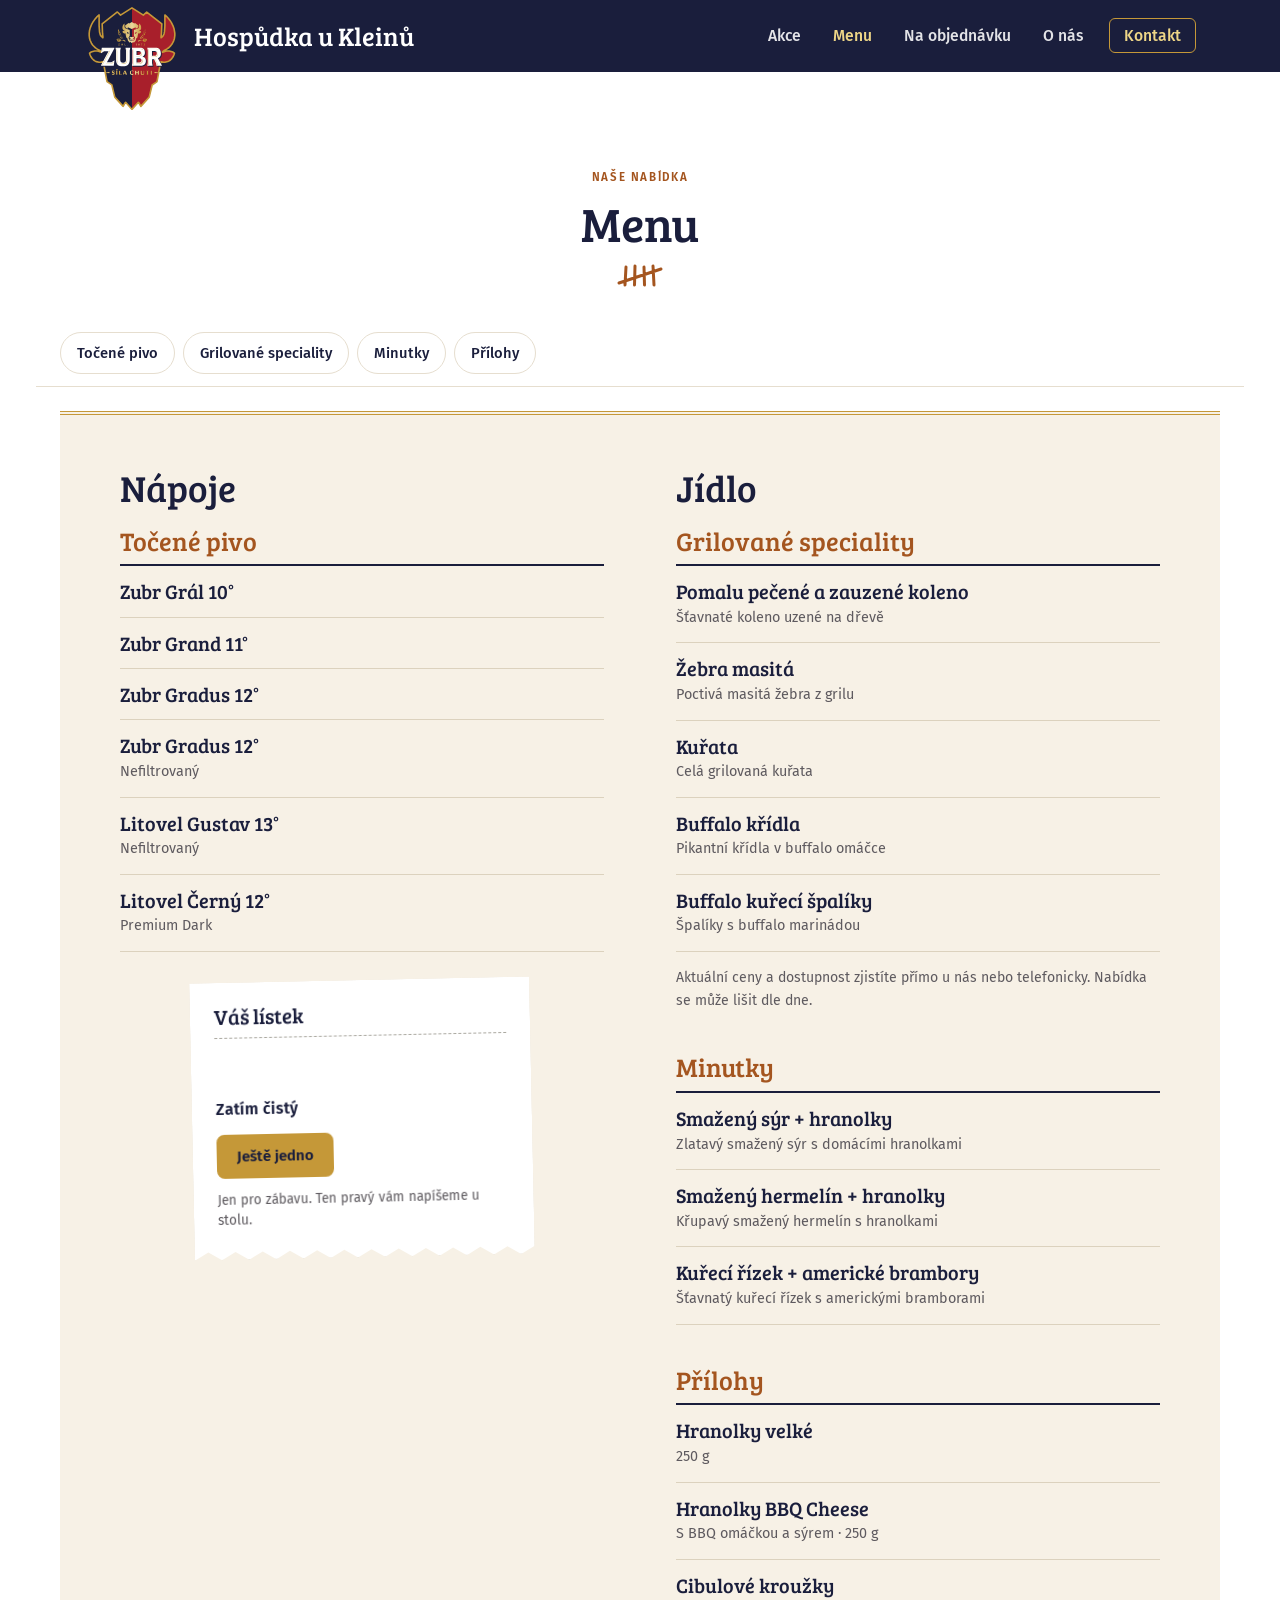
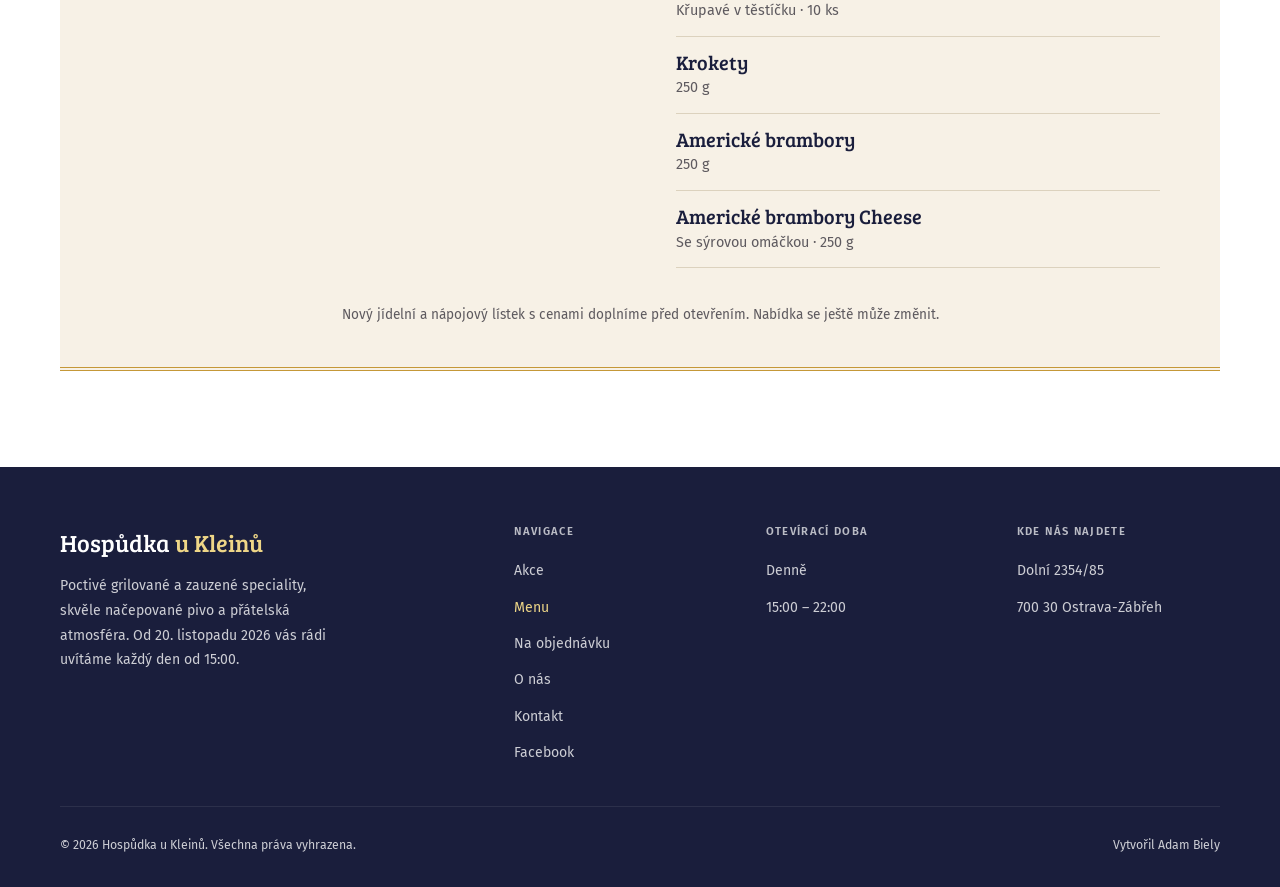
==== menu.html @ 6bd66c2d "Split the site into main page, menu and order page - menu.html filled from menu.js, with jump button" ====
<!DOCTYPE html>
<html lang="cs">
<head>
  <meta charset="UTF-8" />
  <meta name="viewport" content="width=device-width, initial-scale=1.0" />
  <title>Menu – Hospůdka u Kleinů</title>
  <meta name="description" content="Menu Hospůdky u Kleinů v Ostravě-Zábřehu: Zubr a Litovel na čepu, grilované a zauzené speciality, minutky a přílohy." />
  <link rel="icon" href="assets/stit.svg" type="image/svg+xml" />
  <link rel="preconnect" href="https://fonts.googleapis.com" />
  <link rel="preconnect" href="https://fonts.gstatic.com" crossorigin />
  <link rel="stylesheet" href="style.css">
  <link href="https://fonts.googleapis.com/css2?family=Bree+Serif&family=Fira+Sans:wght@300;400;500;600&display=swap" rel="stylesheet" />
</head>

<body>
<!-- ══════════════ PROUŽEK S NOVINKOU ══════════════ -->
<a href="index.html#akce" class="strip" id="strip">Velké znovuotevření · pátek 20. listopadu</a>

<!-- ══════════════ NAVBAR ══════════════ -->
<nav class="nav" id="nav">
  <div class="nav-inner">
    <a href="index.html" class="nav-logo">
      <span class="logo-shield"><img src="assets/stit.svg" alt="" class="ls-bg"><img src="assets/zubr-logo.svg" alt="Zubr" class="ls-logo"></span>
      <span>Hospůdka u&nbsp;<em>Kleinů</em></span>
    </a>
    <ul class="nav-links">
      <li><a href="index.html#akce">Akce</a></li>
      <li><a href="menu.html" aria-current="page">Menu</a></li>
      <li><a href="objednavka.html">Na&nbsp;objednávku</a></li>
      <li><a href="index.html#o-nas">O&nbsp;nás</a></li>
      <li><a href="index.html#kontakt" class="cta">Kontakt</a></li>
    </ul>
    <button class="burger" id="burger" aria-label="Otevřít menu">
      <span></span><span></span><span></span>
    </button>
  </div>

  <!-- mobile drawer -->
  <div class="mob-menu" id="mobMenu">
    <a href="index.html#akce" onclick="closeMob()">Akce</a>
    <a href="menu.html" onclick="closeMob()" aria-current="page">Menu</a>
    <a href="objednavka.html" onclick="closeMob()">Na objednávku</a>
    <a href="index.html#o-nas" onclick="closeMob()">O nás</a>
    <a href="index.html#kontakt" onclick="closeMob()">Kontakt</a>
  </div>
</nav>

<!-- ══════════════ MENU ══════════════ -->
<main>
<section id="menu">
  <div class="container">
    <div class="sec-header">
      <div class="label">Naše nabídka</div>
      <h1 class="title">Menu</h1>
      <div class="divider"></div>
    </div>

    <!-- skok na část menu, vyplní se z menu.js -->
    <nav class="menu-skok" id="menuSkok" aria-label="Části menu"></nav>

    <!-- Na PC dva sloupce: nápoje a jídlo. Obsah je v souboru menu.js -->
    <div class="menu-book">
      <div class="menu-col">
        <h2 class="menu-col-h">Nápoje</h2>
        <div id="menuNapoje"></div>
        <!-- LÍSTEK: čárkovací lístek, jde smazat celý až po KONEC LÍSTKU -->
        <div class="listek">
          <div class="listek-hd">Váš lístek</div>
          <div class="listek-carky" id="listekCarky" aria-hidden="true"></div>
          <p class="listek-pocet" id="listekPocet" aria-live="polite">Zatím čistý</p>
          <div class="listek-btns">
            <button type="button" class="listek-btn" id="listekPridat">Ještě jedno</button>
            <button type="button" class="listek-btn listek-btn-2" id="listekNovy" hidden>Nový lístek</button>
          </div>
          <p class="listek-pozn">Jen pro zábavu. Ten pravý vám napíšeme u stolu.</p>
        </div>
        <!-- KONEC LÍSTKU -->
      </div>
      <div class="menu-col">
        <h2 class="menu-col-h">Jídlo</h2>
        <div id="menuJidlo"></div>
      </div>
      <p class="tab-note" id="menuPozn" hidden></p>
      <noscript><p class="tab-note">Menu se zobrazí po zapnutí JavaScriptu v prohlížeči.</p></noscript>
    </div>
  </div>
</section>
</main>

<!-- ══════════════ FOOTER ══════════════ -->
<footer>
  <div class="footer-inner">
    <div class="footer-top">
      <div>
        <div class="footer-logo">Hospůdka <span>u&nbsp;Kleinů</span></div>
        <p class="footer-text">
          Poctivé grilované a zauzené speciality, skvěle načepované pivo a přátelská atmosféra.
          Od 20. listopadu 2026 vás rádi uvítáme každý den od 15:00.
        </p>
      </div>
      <div class="footer-col">
        <h4>Navigace</h4>
        <ul>
          <li><a href="index.html#akce">Akce</a></li>
          <li><a href="menu.html" aria-current="page">Menu</a></li>
          <li><a href="objednavka.html">Na objednávku</a></li>
          <li><a href="index.html#o-nas">O nás</a></li>
          <li><a href="index.html#kontakt">Kontakt</a></li>
          <li><a href="https://www.facebook.com/groups/791222916589231/" target="_blank" rel="noopener">Facebook</a></li>
        </ul>
      </div>
      <div class="footer-col">
        <h4>Otevírací doba</h4>
        <ul>
          <li><span>Denně</span></li>
          <li><span>15:00 – 22:00</span></li>
        </ul>
      </div>
      <div class="footer-col">
        <h4>Kde nás najdete</h4>
        <ul>
          <li><span>Dolní 2354/85</span></li>
          <li><span>700 30 Ostrava-Zábřeh</span></li>
          <li class="js-tel-row" hidden><a class="js-tel"></a></li>
        </ul>
      </div>
    </div>
    <div class="footer-bottom">
      <span>© 2026 Hospůdka u Kleinů. Všechna práva vyhrazena.</span>
      <span>Vytvořil Adam Biely</span>
    </div>
  </div>
</footer>

<script src="nastaveni.js"></script>
<script src="menu.js"></script>
<script src="script.js"></script>
</body>
</html>
---- style.css ----
/* ─── RESET & BASE ─── */
    *, *::before, *::after { box-sizing: border-box; margin: 0; padding: 0; }
    html { scroll-behavior: smooth; font-synthesis: none; scroll-padding-top: var(--nav-h); }
    [hidden] { display: none !important; }

    :root {
      --bg:           #FFFFFF;
      --bg-alt:       #F7F1E6;
      --white:        #FFFFFF;
      --dark:         #1A1E3C;
      --dark-mid:     #272C52;
      --accent:       #1A1E3C;
      --accent-dark:  #0F1228;
      --accent-glow:  rgba(197,152,56,.18);
      --accent-light: #F6E3CE;
      --copper:       #A4551F;
      --gold:         #EED687;
      --gold-deep:    #C59838;
      --gold-ink:     #7A5D15;
      --text:         #1A1E3C;
      --muted:        #5E5A5F;
      --border:       #E6DECF;
      --radius:       12px;
      --shadow:       0 2px 16px rgba(0,0,0,.08);
      --shadow-lg:    0 8px 40px rgba(0,0,0,.14);
      --font-d:       'Bree Serif', Georgia, serif;
      --font-b:       'Fira Sans', system-ui, sans-serif;
      --nav-h:        72px;
      --strip-h:      38px;
      --max:          1160px;
    }

    body {
      font-family: var(--font-b);
      background: var(--bg);
      color: var(--text);
      line-height: 1.65;
      font-size: 16px;
      -webkit-font-smoothing: antialiased;
    }

    /* ─── HELPERS ─── */
    .container { max-width: var(--max); margin: 0 auto; }
    .label {
      font-size: .72rem; font-weight: 600; letter-spacing: .14em;
      text-transform: uppercase; color: var(--copper); margin-bottom: 10px;
    }
    .title {
      font-family: var(--font-d); font-size: clamp(2rem,4vw,3rem);
      font-weight: 700; line-height: 1.1; color: var(--text);
    }
    /* heading mark: four tally strokes with one line crossing them */
    .divider {
      width: 46px; height: 24px; background: var(--copper); margin: 14px 0 0;
      -webkit-mask: url("data:image/svg+xml,%3Csvg xmlns='http://www.w3.org/2000/svg' viewBox='0 0 46 24' fill='none' stroke='%23000' stroke-width='3' stroke-linecap='round'%3E%3Cpath d='M9 3 8 21M18 2l-.5 19M27 3l.5 18M36 2l1 19M2 19 44 5'/%3E%3C/svg%3E") center/contain no-repeat; mask: url("data:image/svg+xml,%3Csvg xmlns='http://www.w3.org/2000/svg' viewBox='0 0 46 24' fill='none' stroke='%23000' stroke-width='3' stroke-linecap='round'%3E%3Cpath d='M9 3 8 21M18 2l-.5 19M27 3l.5 18M36 2l1 19M2 19 44 5'/%3E%3C/svg%3E") center/contain no-repeat;
    }
    section { padding: 96px 24px; }

    .btn {
      display: inline-block; font-family: var(--font-b);
      font-size: .84rem; font-weight: 600; letter-spacing: .06em;
      text-transform: uppercase; text-decoration: none;
      padding: 13px 30px; border-radius: 8px; cursor: pointer;
      transition: background .2s, border-color .2s, transform .15s;
      border: 2px solid transparent;
    }
    .btn:hover { transform: translateY(-1px); }
    .btn-fill   { background: var(--gold-deep); color: var(--dark); border-color: var(--gold-deep); }
    .btn-fill:hover  { background: var(--gold); border-color: var(--gold); }
    .btn-outline { background: transparent; color: rgba(255,255,255,.88); border-color: rgba(255,255,255,.3); }
    .btn-outline:hover { border-color: rgba(255,255,255,.7); background: rgba(255,255,255,.08); }

    /* ─── NEWS STRIP ─── */
    .strip {
      display: block; min-height: var(--strip-h); padding: 8px 24px; text-align: center;
      background: var(--gold-deep); color: var(--dark); text-decoration: none;
      font-size: .94rem; font-weight: 600; line-height: 22px;
      transition: background .2s;
    }
    .strip:hover { background: var(--gold); }

    /* ─── NAVBAR ─── */
    .nav {
      position: sticky; top: 0; z-index: 200;
      background: var(--dark);
      transition: box-shadow .25s;
    }
    .nav.up { box-shadow: 0 2px 16px rgba(0,0,0,.3); }

    .nav-inner {
      max-width: var(--max); margin: 0 auto; padding: 0 24px;
      height: var(--nav-h); display: flex; align-items: center; justify-content: space-between;
    }

    .nav-logo {
      display: flex; align-items: flex-start; gap: 14px; height: var(--nav-h);
      font-family: var(--font-d); font-size: 1.6rem; line-height: var(--nav-h);
      color: #FFFFFF; text-decoration: none; white-space: nowrap;
    }
    .nav-logo em { font-style: normal; }
    .logo-shield { position: relative; z-index: 1; flex: none; width: 96px; aspect-ratio: 416 / 456; margin-top: 6px; transition: width .2s, margin .2s; }
    .nav.up .logo-shield { width: 58px; margin-top: 4px; }
    .ls-bg { display: block; width: 100%; }
    .ls-logo { position: absolute; left: 16%; top: 12%; width: 68%; }

    .nav-links {
      display: flex; align-items: center; gap: 4px; list-style: none;
    }
    .nav-links a {
      font-size: .98rem; font-weight: 500; color: rgba(255,255,255,.88);
      text-decoration: none; padding: 7px 14px; border-radius: 6px;
      transition: color .2s, background .2s;
    }
    .nav-links a:hover { color: #FFFFFF; background: rgba(255,255,255,.1); }
    .nav-links a[aria-current="page"] { color: var(--gold); }
    .mob-menu a[aria-current="page"] { color: var(--gold); }
    .nav-links .cta { border: 1px solid var(--gold-deep); color: var(--gold); margin-left: 8px; }
    .nav-links .cta:hover { background: var(--gold-deep); color: var(--dark); }

    /* hamburger */
    .burger {
      display: none; flex-direction: column; gap: 5px;
      background: none; border: none; cursor: pointer; padding: 4px;
    }
    .burger span {
      display: block; width: 23px; height: 2px;
      background: #FFFFFF; border-radius: 2px; transition: .3s;
    }
    .burger.open span:nth-child(1) { transform: translateY(7px) rotate(45deg); }
    .burger.open span:nth-child(2) { opacity: 0; }
    .burger.open span:nth-child(3) { transform: translateY(-7px) rotate(-45deg); }

    /* mobile drawer */
    .mob-menu {
      display: none; position: absolute; top: 100%; left: 0; right: 0;
      background: var(--dark); border-top: 1px solid rgba(255,255,255,.14);
      padding: 8px 0; box-shadow: 0 8px 20px rgba(0,0,0,.3);
    }
    .mob-menu.open { display: block; }
    .mob-menu a {
      display: block; padding: 14px 28px; font-size: 1rem; font-weight: 500;
      color: #FFFFFF; text-decoration: none; border-bottom: 1px solid rgba(255,255,255,.1);
      transition: background .15s;
    }
    .mob-menu a:last-child { border-bottom: none; }
    .mob-menu a:hover { background: rgba(255,255,255,.08); }

    /* ─── HERO ─── */
    .hero {
      min-height: calc(100vh - var(--nav-h) - var(--strip-h));
      display: flex; align-items: center; justify-content: center;
      background: linear-gradient(180deg, #1A1E3C 0%, #1A1E3C 20%, #272C52 100%);
      position: relative; overflow: hidden; text-align: center;
    }
    .hero::before {
      content: '';
      position: absolute; inset: 0;
      background:
        radial-gradient(ellipse 70% 60% at 15% 60%, rgba(196,98,36,.34) 0%, transparent 65%);
    }
    /* Photo overlay – swap src when real image is ready */
    .hero-img {
      position: absolute; inset: 0;
      background: center/cover no-repeat;
      opacity: .4;
    }
    .hero-content {
      position: relative; padding: 80px 24px; max-width: 820px; width: 100%;
    }
        .hero h1 {
      font-family: var(--font-d); font-size: clamp(2.6rem,5vw,4.25rem);
      font-weight: 400; line-height: 1.08;
      color: #FFFFFF; margin-bottom: 18px;
    }
    .hero h1 em { font-style: normal; color: var(--gold); }

    .hero-sub {
      font-size: 1.2rem; color: rgba(255,255,255,.88); margin-bottom: 36px;
    }

    .hero-btns { display: flex; gap: 14px; justify-content: center; flex-wrap: wrap; }

    /* what's on tap: a plain list, no box */
    .hero-tap { max-width: 340px; margin: 52px auto 0; }
    /* the chalkboard: slate in a wooden frame, written in chalk */
    .tabule {
      position: relative; padding: 22px 26px 18px;
      background:
        radial-gradient(ellipse 60% 40% at 30% 25%, rgba(255,255,255,.06), transparent 70%),
        radial-gradient(ellipse 50% 35% at 75% 80%, rgba(255,255,255,.045), transparent 70%),
        #23292B;
      border: 12px solid #7B4B26; border-radius: 4px;
      box-shadow: inset 0 0 0 2px #5C3519, inset 0 0 34px rgba(0,0,0,.55), 0 10px 26px rgba(0,0,0,.35);
      font-family: 'Caveat', 'Comic Sans MS', cursive; color: #F4F1E8; text-align: left;
    }
    .tabule-h, .tabule-list { filter: url(#krida); }
    .tabule-h { font-family: inherit; font-weight: 700; font-size: 2.3rem; line-height: 1.1; color: var(--gold); margin-bottom: 8px; transform: rotate(-1.5deg); }
    .tabule-list { list-style: none; }
    .tabule-list li { display: flex; justify-content: space-between; align-items: baseline; gap: 14px; padding: 3px 0; font-size: 1.85rem; line-height: 1.15; font-weight: 500; }
    .tabule-list li:nth-child(even) { transform: rotate(.4deg); }
    .tabule-list li:nth-child(odd) { transform: rotate(-.3deg); }
    .t-name small { display: block; font-size: 1.3rem; line-height: 1.05; color: rgba(244,241,232,.78); }
    .t-deg { flex: none; font-weight: 700; }
    .tabule-cas { margin-top: 12px; padding-top: 10px; border-top: 2px dashed rgba(244,241,232,.35); font-size: 1.6rem; line-height: 1.15; color: var(--gold); filter: url(#krida); transform: rotate(-.6deg); }
    @media (min-width: 921px) {
      .hero { text-align: left; }
      .hero-content {
        display: grid; grid-template-columns: minmax(0,1.5fr) minmax(300px,1fr);
        gap: 72px; align-items: center; max-width: var(--max);
      }
      .hero-btns { justify-content: flex-start; }
      .hero-tap { max-width: none; margin: 0; }
    }

    /* ─── MENU ─── */
    #menu { background: var(--white); }
    .sec-header { text-align: center; margin-bottom: 52px; }
    .sec-header .divider { margin: 14px auto 0; }

    /* jump to a part of the menu: stays under the header while scrolling */
    .menu-skok {
      position: sticky; top: var(--nav-h); z-index: 50;
      display: flex; gap: 8px; overflow-x: auto; scrollbar-width: none;
      margin: -20px -24px 24px; padding: 12px 24px; background: var(--white);
      border-bottom: 1px solid var(--border);
    }
    .menu-skok::-webkit-scrollbar { display: none; }
    .menu-skok:empty { display: none; }
    .menu-skok a {
      flex: none; padding: 8px 16px; min-height: 40px; display: inline-flex; align-items: center;
      font-size: .92rem; font-weight: 500; color: var(--text); text-decoration: none; white-space: nowrap;
      border: 1px solid var(--border); border-radius: 999px; transition: background .2s, border-color .2s;
    }
    .menu-skok a:hover { background: var(--bg-alt); border-color: var(--copper); }

    /* item list */
    .mlist { max-width: 680px; margin: 0 auto; }
    .mitem {
      display: flex; align-items: baseline; justify-content: space-between;
      padding: 19px 0; border-bottom: 1px solid var(--border); gap: 20px;
    }
    .mitem:last-child { border-bottom: none; }
    .mitem-name { font-size: 1rem; font-weight: 500; }
    .mitem-detail { font-size: .82rem; color: var(--muted); margin-top: 2px; }
    .mitem-price {
      font-family: var(--font-d); font-size: 1.2rem;
      font-weight: 600; color: var(--accent); white-space: nowrap; flex-shrink: 0;
    }

    .tab-note {
      text-align: center; margin-top: 28px; font-size: .85rem; color: var(--muted);
      padding: 16px; background: var(--bg-alt); border-radius: 8px;
    }

    /* printed menu card on every screen */
    .menu-book {
      background: var(--bg-alt); padding: 32px 22px 28px;
      border-top: 4px double var(--gold-deep); border-bottom: 4px double var(--gold-deep);
    }
    .menu-col-h { font-family: var(--font-d); font-weight: 400; font-size: 2.3rem; line-height: 1.1; color: var(--dark); margin-bottom: 18px; }
    .menu-col + .menu-col .menu-col-h { margin-top: 48px; }
    .mskup { scroll-margin-top: calc(var(--nav-h) + 76px); }
    .mskup + .mskup, .listek + .mskup { margin-top: 40px; }
    .menu-h { display: block; font-family: var(--font-d); font-weight: 400; font-size: 1.6rem; line-height: 1.2; color: var(--copper); padding-bottom: 8px; border-bottom: 2px solid var(--dark); }
    .menu-book .mlist { max-width: none; }
    .menu-book .mitem { padding: 13px 0; border-bottom: 1px solid #DCD2BE; }
    .menu-book .mitem:last-child { border-bottom: 1px solid #DCD2BE; }
    .menu-book .mitem-name { font-family: var(--font-d); font-weight: 400; font-size: 1.22rem; line-height: 1.25; margin: 0; }
    .menu-book .mitem-detail { font-size: .9rem; margin-top: 2px; }
    .mskup-pozn { margin-top: 14px; color: var(--muted); font-size: .88rem; }
    .menu-book .tab-note { grid-column: 1 / -1; margin: 36px 0 0; padding: 0; background: none; border-radius: 0; }

    /* PC: drinks on the left, food on the right */
    @media (min-width: 921px) {
      .menu-book { display: grid; grid-template-columns: 1fr 1fr; column-gap: 72px; padding: 52px 60px 40px; align-items: start; }
      .menu-col + .menu-col .menu-col-h { margin-top: 0; }
    }

    /* LÍSTEK: the waiter's tally slip */
    .listek {
      position: relative; max-width: 340px; margin: 28px auto 12px; padding: 22px 24px 30px;
      background: #FFFFFF; color: var(--dark); transform: rotate(-1.2deg);
      filter: drop-shadow(0 3px 7px rgba(26,30,60,.2));
      --zub: 8px;
      clip-path: polygon(0 0, 100% 0, 100% calc(100% - var(--zub)), 96% 100%, 92% calc(100% - var(--zub)), 88% 100%, 84% calc(100% - var(--zub)), 80% 100%, 76% calc(100% - var(--zub)), 72% 100%, 68% calc(100% - var(--zub)), 64% 100%, 60% calc(100% - var(--zub)), 56% 100%, 52% calc(100% - var(--zub)), 48% 100%, 44% calc(100% - var(--zub)), 40% 100%, 36% calc(100% - var(--zub)), 32% 100%, 28% calc(100% - var(--zub)), 24% 100%, 20% calc(100% - var(--zub)), 16% 100%, 12% calc(100% - var(--zub)), 8% 100%, 4% calc(100% - var(--zub)), 0 100%);
    }
    .listek-hd { font-family: var(--font-d); font-size: 1.3rem; line-height: 1.2; padding-bottom: 8px; border-bottom: 1px dashed #A9A79F; }
    .listek-carky { display: flex; flex-wrap: wrap; gap: 8px 12px; min-height: 58px; padding: 12px 0 6px; }
    .listek-carky svg { width: 52px; height: 42px; fill: none; stroke: var(--dark); stroke-width: 2.6; stroke-linecap: round; }
    .listek-carky .nova { stroke-dasharray: 60; animation: carka .28s ease-out; }
    @keyframes carka { from { stroke-dashoffset: 60; } to { stroke-dashoffset: 0; } }
    @media (prefers-reduced-motion: reduce) { .listek-carky .nova { animation: none; } }
    .listek-pocet { font-weight: 600; margin-bottom: 12px; }
    .listek-btns { display: flex; flex-wrap: wrap; gap: 8px; }
    .listek-btn { min-height: 44px; padding: 8px 18px; font: 600 .95rem var(--font-b); color: var(--dark); background: var(--gold-deep); border: 2px solid var(--gold-deep); border-radius: 8px; cursor: pointer; transition: background .2s; }
    .listek-btn:hover { background: var(--gold); border-color: var(--gold); }
    .listek-btn:disabled { opacity: .55; cursor: not-allowed; }
    .listek-btn-2 { background: none; border-color: #A9A79F; }
    .listek-btn-2:hover { background: var(--bg-alt); border-color: #A9A79F; }
    .listek-pozn { margin-top: 12px; font-size: .84rem; line-height: 1.45; color: var(--muted); }

    /* ─── SPECIÁLNÍ AKCE ─── */
    #akce { background: var(--bg-alt); }
    .ev-main {
      display: grid; grid-template-columns: auto 1fr; gap: 32px; align-items: center;
      background: var(--white); border: 1px solid var(--border); border-radius: var(--radius);
      padding: 32px 36px; max-width: 860px; margin: 0 auto; box-shadow: var(--shadow);
    }
    .ev-main.has-photo { grid-template-columns: auto 1fr 260px; max-width: none; }
    .ev-date {
      background: var(--dark); color: #FFFFFF; border-radius: 10px;
      padding: 16px 22px; text-align: center; min-width: 120px;
    }
    .ev-day { display: block; font-family: var(--font-d); font-size: 3.4rem; font-weight: 700; line-height: 1; color: var(--gold); }
    .ev-mon { display: block; margin-top: 6px; font-size: .78rem; font-weight: 600; letter-spacing: .06em; text-transform: uppercase; }
    .ev-name { font-family: var(--font-d); font-size: clamp(1.7rem,3.4vw,2.5rem); font-weight: 700; line-height: 1.1; }
    .ev-desc { margin-top: 8px; color: var(--muted); }
    .ev-meta { margin-top: 10px; font-size: .9rem; font-weight: 600; color: var(--copper); }
    .ev-plakat {
      display: inline-block; margin-top: 12px; padding: 8px 14px; min-height: 40px;
      font: 500 .9rem var(--font-b); color: var(--dark); background: none;
      border: 1px solid #A9A79F; border-radius: 8px; cursor: pointer; transition: background .2s;
    }
    .ev-plakat:hover { background: var(--bg-alt); }
    .ev-plakat:disabled { opacity: .6; cursor: wait; }
    .ev-photo { width: 100%; aspect-ratio: 4/3; object-fit: cover; border-radius: 10px; }
    .ev-later { margin-top: 28px; }
    .ev-none { text-align: center; color: var(--muted); max-width: 560px; margin: 0 auto; }
    .ev-none b { display: block; font-family: var(--font-d); font-size: 1.7rem; color: var(--text); margin-bottom: 6px; }

    /* ─── ROZCESTNÍK ─── */
    #rozcestnik { background: var(--dark); }
    .rc-grid { display: grid; grid-template-columns: 1fr 1fr; gap: 24px; }
    .rc-card {
      display: flex; flex-direction: column; padding: 34px 36px; text-decoration: none;
      border: 1px solid rgba(255,255,255,.14); border-radius: var(--radius); background: rgba(255,255,255,.04);
      transition: border-color .2s, background .2s;
    }
    .rc-card:hover { border-color: var(--gold-deep); background: rgba(255,255,255,.07); }
    .rc-card .label { color: var(--gold); }
    .rc-title { font-family: var(--font-d); font-size: clamp(1.8rem,3vw,2.4rem); line-height: 1.1; color: #FFFFFF; }
    .rc-text { margin-top: 10px; color: rgba(255,255,255,.8); }
    .rc-go { margin-top: auto; padding-top: 20px; font-weight: 600; color: var(--gold); }

    /* ─── NA OBJEDNÁNÍ ─── */
    /* light page; only the form is a navy card */
    #objednavky { background: var(--bg-alt); }
    #objednavky .sec-desc { color: var(--muted); margin: 14px auto 0; max-width: 520px; }

    .ord-grid { margin-bottom: 44px; }
    .ocard {
      display: flex; align-items: baseline; justify-content: space-between; gap: 16px;
      border-bottom: 1px solid #DCD2BE; padding: 14px 0; text-align: left;
    }
    .ocard-name { font-family: var(--font-d); font-size: 1.5rem; line-height: 1.2; font-weight: 400; color: var(--text); }
    .ocard-detail { font-size: .92rem; color: var(--muted); text-align: right; }

    /* PC: heading and food on the left, form on the right */
    @media (min-width: 921px) {
      .ord-layout { display: grid; grid-template-columns: minmax(0,1fr) minmax(0,1.3fr); gap: 72px; align-items: start; }
      .ord-side .sec-header { text-align: left; margin-bottom: 32px; }
      .ord-side .sec-header .sec-desc { margin: 16px 0 0; max-width: none; }
      .ord-side .sec-header .divider { margin: 18px 0 0; }
      .ord-grid { margin-bottom: 0; }
            .ord-layout .form-box { max-width: none; margin: 0; padding: 40px 44px; }
    }

    /* form box */
    .form-box {
      background: var(--dark); border: none; box-shadow: var(--shadow-lg);
      border-radius: 16px; padding: 48px 52px; max-width: 740px; margin: 0 auto;
    }
    .form-hd { font-family: var(--font-d); font-size: 1.9rem; font-weight: 600; color: #FFFFFF; margin-bottom: 6px; }
    .form-sub { font-size: .88rem; color: rgba(255,255,255,.78); margin-bottom: 34px; }

    .fg { display: grid; grid-template-columns: 1fr 1fr; gap: 20px; }
    .fgroup { display: flex; flex-direction: column; gap: 6px; min-width: 0; }
    .fgroup input, .fgroup select, .fgroup textarea { width: 100%; min-width: 0; }
    .fgroup.full { grid-column: 1/-1; }
    .fgroup label {
      font-size: .72rem; font-weight: 600; letter-spacing: .08em;
      text-transform: uppercase; color: rgba(255,255,255,.82);
    }
    .fgroup input, .fgroup select, .fgroup textarea {
      background: rgba(255,255,255,.07); border: 1px solid rgba(255,255,255,.12);
      border-radius: 8px; padding: 12px 16px; font-size: .94rem;
      font-family: var(--font-b); color: #FFFFFF; outline: none;
      transition: border-color .2s, background .2s;
    }
    .fgroup input::placeholder, .fgroup textarea::placeholder { color: rgba(255,255,255,.6); }
    .fgroup select option { background: #272C52; color: #FFFFFF; }
    .fgroup :disabled { opacity: .55; cursor: not-allowed; }
    .fgroup input[type="date"]::-webkit-calendar-picker-indicator { filter: invert(.7); cursor: pointer; }
    .fgroup input:focus, .fgroup select:focus, .fgroup textarea:focus {
      border-color: var(--gold-deep); background: rgba(255,255,255,.1);
    }
    .fgroup textarea { resize: vertical; min-height: 100px; }

    .btn-send {
      margin-top: 20px; width: auto; background: var(--gold-deep);
      color: var(--dark); border: none; border-radius: 8px; padding: 14px 40px;
      font-family: var(--font-b); font-size: .84rem; font-weight: 600;
      letter-spacing: .07em; text-transform: uppercase; cursor: pointer;
      transition: background .2s, transform .15s;
    }
    .btn-send:hover { background: var(--gold); transform: translateY(-1px); }
    .btn-send:disabled { opacity: .6; cursor: not-allowed; transform: none; }
    .form-off { background: rgba(197,152,56,.18); border: 1px solid rgba(197,152,56,.5); color: #FFFFFF; border-radius: 10px; padding: 14px 20px; margin-bottom: 24px; font-size: .94rem; }
    .form-off a { color: var(--gold); }
    .form-note { margin-top: 18px; font-size: .84rem; line-height: 1.5; color: rgba(255,255,255,.78); }

    .form-success {
      display: none; background: rgba(197,152,56,.18); border: 1px solid rgba(197,152,56,.5);
      color: #FFFFFF; border-radius: 10px; padding: 18px 24px; margin-top: 20px;
      font-size: .92rem;
    }
    .form-success.show { display: block; }
    .form-success.bad { background: rgba(255,255,255,.95); border-color: #A81F2B; color: #8F1420; font-weight: 600; }

    /* ─── O NÁS ─── */
    #o-nas { background: var(--bg-alt); }
    .about-grid {
      display: grid; grid-template-columns: 1fr 1fr;
      gap: 72px; align-items: center;
    }
    .about-text h2 {
      font-family: var(--font-d); font-size: 2.5rem; font-weight: 700;
      line-height: 1.12; color: var(--text); margin-bottom: 6px;
    }
    .about-text .divider { margin: 12px 0 22px; }
    .about-text p { color: var(--muted); line-height: 1.85; margin-bottom: 14px; }
    
    /* photo mosaic */
    .photo-mosaic { display: grid; grid-template-columns: 1fr 1fr; gap: 12px; }
    .ph {
      overflow: hidden;
      background: linear-gradient(145deg,#1A1E3C,#272C52) center/cover no-repeat;
      border-radius: 10px; display: flex; align-items: center;
      justify-content: center; color: rgba(255,255,255,.8); font-size: .72rem;
      font-weight: 600; letter-spacing: .1em; text-transform: uppercase;
      /* Replace each gradient with: background-image: url('foto-1.jpg'); background-size:cover; */
    }
    .ph:nth-child(1) { grid-row: span 2; aspect-ratio: 2/3; }
    .ph:nth-child(2) { aspect-ratio: 4/3; }
    .ph:nth-child(3) { aspect-ratio: 4/3; }

    /* ─── KONTAKT ─── */
    #kontakt { background: var(--white); }
    .contact-grid {
      display: grid; grid-template-columns: 1fr 1.5fr;
      gap: 64px; align-items: start;
    }
    .contact-items { display: flex; flex-direction: column; gap: 28px; }
    .citem { display: flex; gap: 16px; align-items: flex-start; }
    .cicon {
      width: 42px; height: 42px; background: var(--accent-light);
      border-radius: 10px; display: flex; align-items: center;
      justify-content: center; flex-shrink: 0;
    }
    .cicon svg { width: 22px; height: 22px; fill: none; stroke: var(--dark); stroke-width: 1.7; stroke-linecap: round; stroke-linejoin: round; }
    .ci-lbl {
      font-size: .7rem; font-weight: 600; letter-spacing: .1em;
      text-transform: uppercase; color: var(--muted); margin-bottom: 4px;
    }
    .ci-val { font-size: .95rem; color: var(--text); font-weight: 500; line-height: 1.6; }
    .ci-val a { color: var(--accent); text-decoration: none; }
    .ci-val a:hover { text-decoration: underline; }

    .hours-tbl { border-collapse: collapse; width: 100%; margin-top: 4px; }
    .hours-tbl td { padding: 3px 0; font-size: .88rem; }
    .hours-tbl td:first-child { color: var(--muted); width: 110px; }
    .hours-tbl td:last-child { font-weight: 500; }

    .mapa-wrap { min-width: 0; text-align: center; }
    .mapa { display: block; width: 100%; max-width: 440px; margin: 0 auto; transform: rotate(-2deg); filter: drop-shadow(0 6px 14px rgba(26,30,60,.22)); }
    .m-rim { font-family: var(--font-d); font-size: 34px; fill: var(--gold); }
    .m-name { font-family: var(--font-d); fill: var(--dark); paint-order: stroke; stroke: #F7F1E6; stroke-width: 5px; stroke-linejoin: round; }
    .m-park { fill: #4F5A22; }
    .m-here { fill: var(--copper); }
    .mapa-btns { display: flex; flex-wrap: wrap; justify-content: center; gap: 10px; margin-top: 24px; }
    .btn-map { background: var(--dark); color: #FFFFFF; border-color: var(--dark); }
    .btn-map:hover { background: var(--dark-mid); border-color: var(--dark-mid); }
    .mapa-osm { margin-top: 12px; font-size: .78rem; color: var(--muted); }
    .mapa-osm a { color: inherit; }

    /* ─── FOOTER ─── */
    footer { background: var(--dark); color: rgba(255,255,255,.78); padding: 56px 24px 32px; }
    .footer-inner { max-width: var(--max); margin: 0 auto; }
    .footer-top {
      display: grid; grid-template-columns: 2fr 1fr 1fr 1fr;
      gap: 48px; padding-bottom: 40px;
      border-bottom: 1px solid rgba(255,255,255,.08); margin-bottom: 28px;
    }
    .footer-logo {
      font-family: var(--font-d); font-size: 1.5rem;
      font-weight: 700; color: #FFFFFF; margin-bottom: 12px;
    }
    .footer-logo span { color: var(--gold); }
    .footer-text { font-size: .88rem; line-height: 1.75; max-width: 280px; }
    .footer-col h4 {
      font-size: .7rem; font-weight: 600; letter-spacing: .12em;
      text-transform: uppercase; color: rgba(255,255,255,.7); margin-bottom: 16px;
    }
    .footer-col ul { list-style: none; display: flex; flex-direction: column; gap: 10px; }
    .footer-col ul a {
      font-size: .88rem; color: rgba(255,255,255,.78); text-decoration: none; transition: color .2s;
    }
    .footer-col ul a:hover { color: #FFFFFF; }
    .footer-col ul span { font-size: .88rem; }
    .footer-col ul a[aria-current="page"] { color: var(--gold); }
    .footer-bottom {
      display: flex; justify-content: space-between; align-items: center;
      font-size: .77rem; flex-wrap: wrap; gap: 8px;
    }

    /* ─── RESPONSIVE ─── */
    @media (max-width: 920px) {
      :root { --nav-h: 62px; }
      .nav-links { display: none; }
      .burger { display: flex; }
      .about-grid { grid-template-columns: 1fr; gap: 40px; }
      .contact-grid { grid-template-columns: 1fr; }
      .rc-grid { grid-template-columns: 1fr; }
      .footer-top { grid-template-columns: 1fr 1fr; }
      .fg { grid-template-columns: 1fr; }
      .fgroup.full { grid-column: auto; }
      .form-box { padding: 32px 24px; }
    }
    @media (max-width: 600px) {
      section { padding: 68px 20px; }
      .hero-btns { flex-direction: column; align-items: center; }
      .footer-top { grid-template-columns: 1fr; }
      .menu-skok { margin: -12px -20px 20px; padding: 10px 20px; }
      .rc-card { padding: 26px 24px; }
      .photo-mosaic { grid-template-columns: 1fr; }
      .ev-main, .ev-main.has-photo { grid-template-columns: 1fr; padding: 24px; }
      .ev-date { justify-self: start; }
      .nav-logo { font-size: 1.2rem; gap: 10px; }
      .logo-shield { width: 68px; margin-top: 4px; }
      .nav.up .logo-shield { width: 50px; margin-top: 3px; }
      .ph:nth-child(1) { grid-row: auto; aspect-ratio: 16/9; }
    }
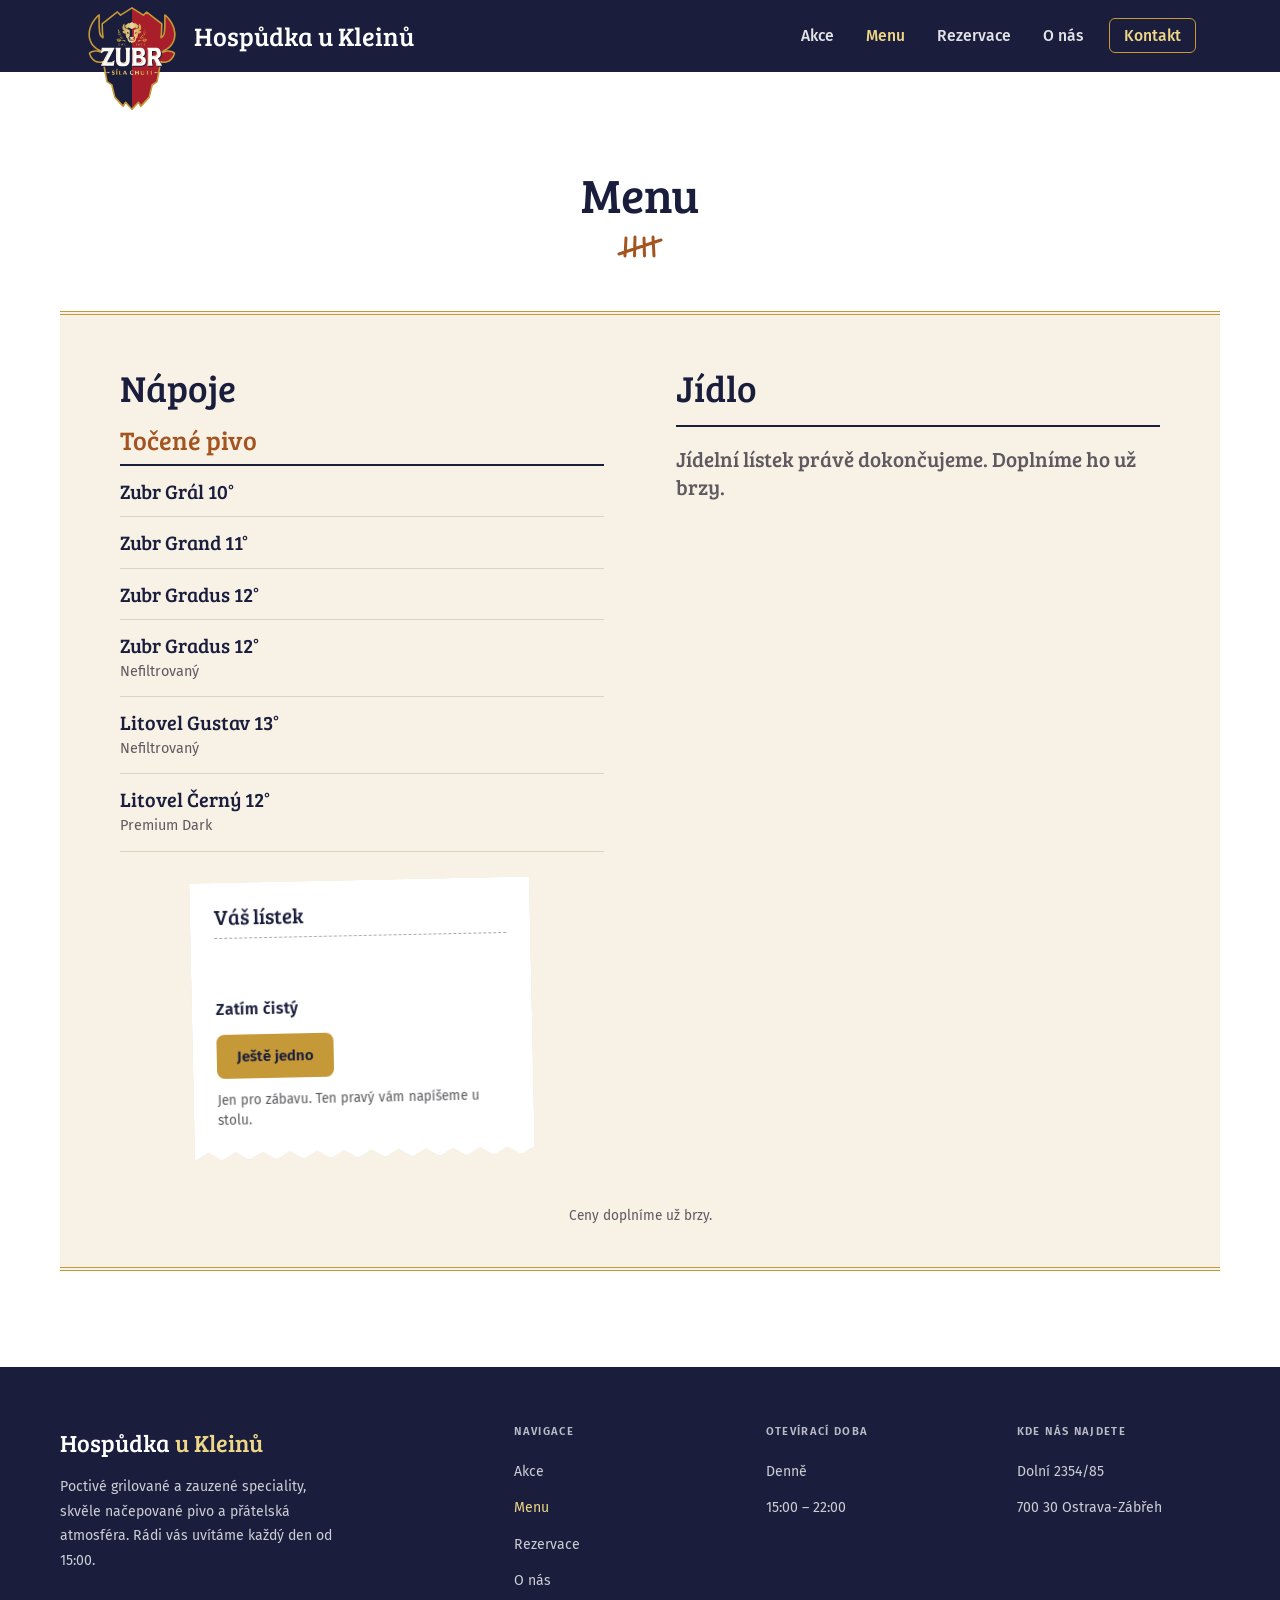
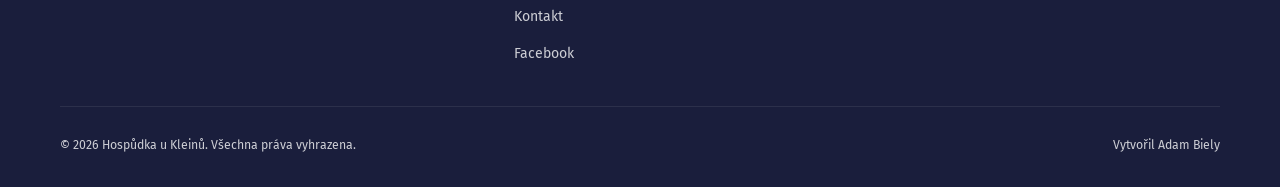
==== commit b703291b: "Add photos, table reservation, beer-only menu - Interior and exterior photos in the hero and the abo" ====
--- a/menu.html
+++ b/menu.html
@@ -4,7 +4,20 @@
   <meta charset="UTF-8" />
   <meta name="viewport" content="width=device-width, initial-scale=1.0" />
   <title>Menu – Hospůdka u Kleinů</title>
-  <meta name="description" content="Menu Hospůdky u Kleinů v Ostravě-Zábřehu: Zubr a Litovel na čepu, grilované a zauzené speciality, minutky a přílohy." />
+  <meta name="description" content="Menu Hospůdky u Kleinů v Ostravě-Zábřehu: Zubr a Litovel na čepu." />
+  <!-- náhled při sdílení odkazu (Facebook, WhatsApp, Messenger) -->
+  <meta property="og:type" content="website" />
+  <meta property="og:site_name" content="Hospůdka u Kleinů" />
+  <meta property="og:locale" content="cs_CZ" />
+  <meta property="og:title" content="Menu – Hospůdka u Kleinů" />
+  <meta property="og:description" content="Menu Hospůdky u Kleinů v Ostravě-Zábřehu: Zubr a Litovel na čepu." />
+  <meta property="og:url" content="https://helldast.github.io/HospudkaUKleinu/menu.html" />
+  <meta property="og:image" content="https://helldast.github.io/HospudkaUKleinu/assets/sdileni.png" />
+  <meta property="og:image:width" content="1200" />
+  <meta property="og:image:height" content="630" />
+  <meta property="og:image:alt" content="Hospůdka u Kleinů, Ostrava-Zábřeh. Zubr na čepu." />
+  <meta name="twitter:card" content="summary_large_image" />
+  <link rel="canonical" href="https://helldast.github.io/HospudkaUKleinu/menu.html" />
   <link rel="icon" href="assets/stit.svg" type="image/svg+xml" />
   <link rel="preconnect" href="https://fonts.googleapis.com" />
   <link rel="preconnect" href="https://fonts.gstatic.com" crossorigin />
@@ -14,7 +27,7 @@
 
 <body>
 <!-- ══════════════ PROUŽEK S NOVINKOU ══════════════ -->
-<a href="index.html#akce" class="strip" id="strip">Velké znovuotevření · pátek 20. listopadu</a>
+<a href="index.html#akce" class="strip" id="strip" hidden></a>
 
 <!-- ══════════════ NAVBAR ══════════════ -->
 <nav class="nav" id="nav">
@@ -26,7 +39,7 @@
     <ul class="nav-links">
       <li><a href="index.html#akce">Akce</a></li>
       <li><a href="menu.html" aria-current="page">Menu</a></li>
-      <li><a href="objednavka.html">Na&nbsp;objednávku</a></li>
+      <li><a href="objednavka.html">Rezervace</a></li>
       <li><a href="index.html#o-nas">O&nbsp;nás</a></li>
       <li><a href="index.html#kontakt" class="cta">Kontakt</a></li>
     </ul>
@@ -39,7 +52,7 @@
   <div class="mob-menu" id="mobMenu">
     <a href="index.html#akce" onclick="closeMob()">Akce</a>
     <a href="menu.html" onclick="closeMob()" aria-current="page">Menu</a>
-    <a href="objednavka.html" onclick="closeMob()">Na objednávku</a>
+    <a href="objednavka.html" onclick="closeMob()">Rezervace</a>
     <a href="index.html#o-nas" onclick="closeMob()">O nás</a>
     <a href="index.html#kontakt" onclick="closeMob()">Kontakt</a>
   </div>
@@ -50,7 +63,6 @@
 <section id="menu">
   <div class="container">
     <div class="sec-header">
-      <div class="label">Naše nabídka</div>
       <h1 class="title">Menu</h1>
       <div class="divider"></div>
     </div>
@@ -95,7 +107,7 @@
         <div class="footer-logo">Hospůdka <span>u&nbsp;Kleinů</span></div>
         <p class="footer-text">
           Poctivé grilované a zauzené speciality, skvěle načepované pivo a přátelská atmosféra.
-          Od 20. listopadu 2026 vás rádi uvítáme každý den od 15:00.
+          Rádi vás uvítáme každý den od 15:00.
         </p>
       </div>
       <div class="footer-col">
@@ -103,7 +115,7 @@
         <ul>
           <li><a href="index.html#akce">Akce</a></li>
           <li><a href="menu.html" aria-current="page">Menu</a></li>
-          <li><a href="objednavka.html">Na objednávku</a></li>
+          <li><a href="objednavka.html">Rezervace</a></li>
           <li><a href="index.html#o-nas">O nás</a></li>
           <li><a href="index.html#kontakt">Kontakt</a></li>
           <li><a href="https://www.facebook.com/groups/791222916589231/" target="_blank" rel="noopener">Facebook</a></li>
--- a/style.css
+++ b/style.css
@@ -41,10 +41,6 @@
 
     /* ─── HELPERS ─── */
     .container { max-width: var(--max); margin: 0 auto; }
-    .label {
-      font-size: .72rem; font-weight: 600; letter-spacing: .14em;
-      text-transform: uppercase; color: var(--copper); margin-bottom: 10px;
-    }
     .title {
       font-family: var(--font-d); font-size: clamp(2rem,4vw,3rem);
       font-weight: 700; line-height: 1.1; color: var(--text);
@@ -164,6 +160,13 @@
       background: center/cover no-repeat;
       opacity: .4;
     }
+    /* with a real photo: show it clearer, with navy over it so the text stays readable */
+    .hero-img[style] { opacity: 1; }
+    .hero-img[style]::after {
+      content: ''; position: absolute; inset: 0;
+      background: linear-gradient(90deg, rgba(26,30,60,.9) 0%, rgba(26,30,60,.78) 50%, rgba(26,30,60,.6) 100%);
+    }
+    @media (max-width: 920px) { .hero-img[style]::after { background: rgba(26,30,60,.8); } }
     .hero-content {
       position: relative; padding: 80px 24px; max-width: 820px; width: 100%;
     }
@@ -267,6 +270,7 @@
     .menu-book .mitem:last-child { border-bottom: 1px solid #DCD2BE; }
     .menu-book .mitem-name { font-family: var(--font-d); font-weight: 400; font-size: 1.22rem; line-height: 1.25; margin: 0; }
     .menu-book .mitem-detail { font-size: .9rem; margin-top: 2px; }
+    .menu-brzy { padding: 18px 0; border-top: 2px solid var(--dark); font-family: var(--font-d); font-size: 1.3rem; line-height: 1.35; color: var(--muted); }
     .mskup-pozn { margin-top: 14px; color: var(--muted); font-size: .88rem; }
     .menu-book .tab-note { grid-column: 1 / -1; margin: 36px 0 0; padding: 0; background: none; border-radius: 0; }
 
@@ -337,7 +341,6 @@
       transition: border-color .2s, background .2s;
     }
     .rc-card:hover { border-color: var(--gold-deep); background: rgba(255,255,255,.07); }
-    .rc-card .label { color: var(--gold); }
     .rc-title { font-family: var(--font-d); font-size: clamp(1.8rem,3vw,2.4rem); line-height: 1.1; color: #FFFFFF; }
     .rc-text { margin-top: 10px; color: rgba(255,255,255,.8); }
     .rc-go { margin-top: auto; padding-top: 20px; font-weight: 600; color: var(--gold); }
@@ -370,6 +373,18 @@
       background: var(--dark); border: none; box-shadow: var(--shadow-lg);
       border-radius: 16px; padding: 48px 52px; max-width: 740px; margin: 0 auto;
     }
+    .form-tabs { display: grid; grid-template-columns: 1fr 1fr; margin: -8px 0 30px; border-bottom: 1px solid rgba(255,255,255,.18); }
+    .form-tab {
+      min-height: 48px; padding: 10px 8px; margin-bottom: -1px; cursor: pointer;
+      font: 600 .95rem var(--font-b); color: rgba(255,255,255,.72); background: none;
+      border: none; border-bottom: 3px solid transparent; transition: color .2s, border-color .2s;
+    }
+    .form-tab:hover { color: #FFFFFF; }
+    .form-tab[aria-selected="true"] { color: var(--gold); border-bottom-color: var(--gold-deep); }
+    .form-tab:focus-visible { outline: 2px solid var(--gold); outline-offset: -2px; }
+    .form-note b { color: #FFFFFF; font-weight: 600; }
+    .form-note a { color: var(--gold); }
+    .form-note + .form-note { margin-top: 8px; }
     .form-hd { font-family: var(--font-d); font-size: 1.9rem; font-weight: 600; color: #FFFFFF; margin-bottom: 6px; }
     .form-sub { font-size: .88rem; color: rgba(255,255,255,.78); margin-bottom: 34px; }
 
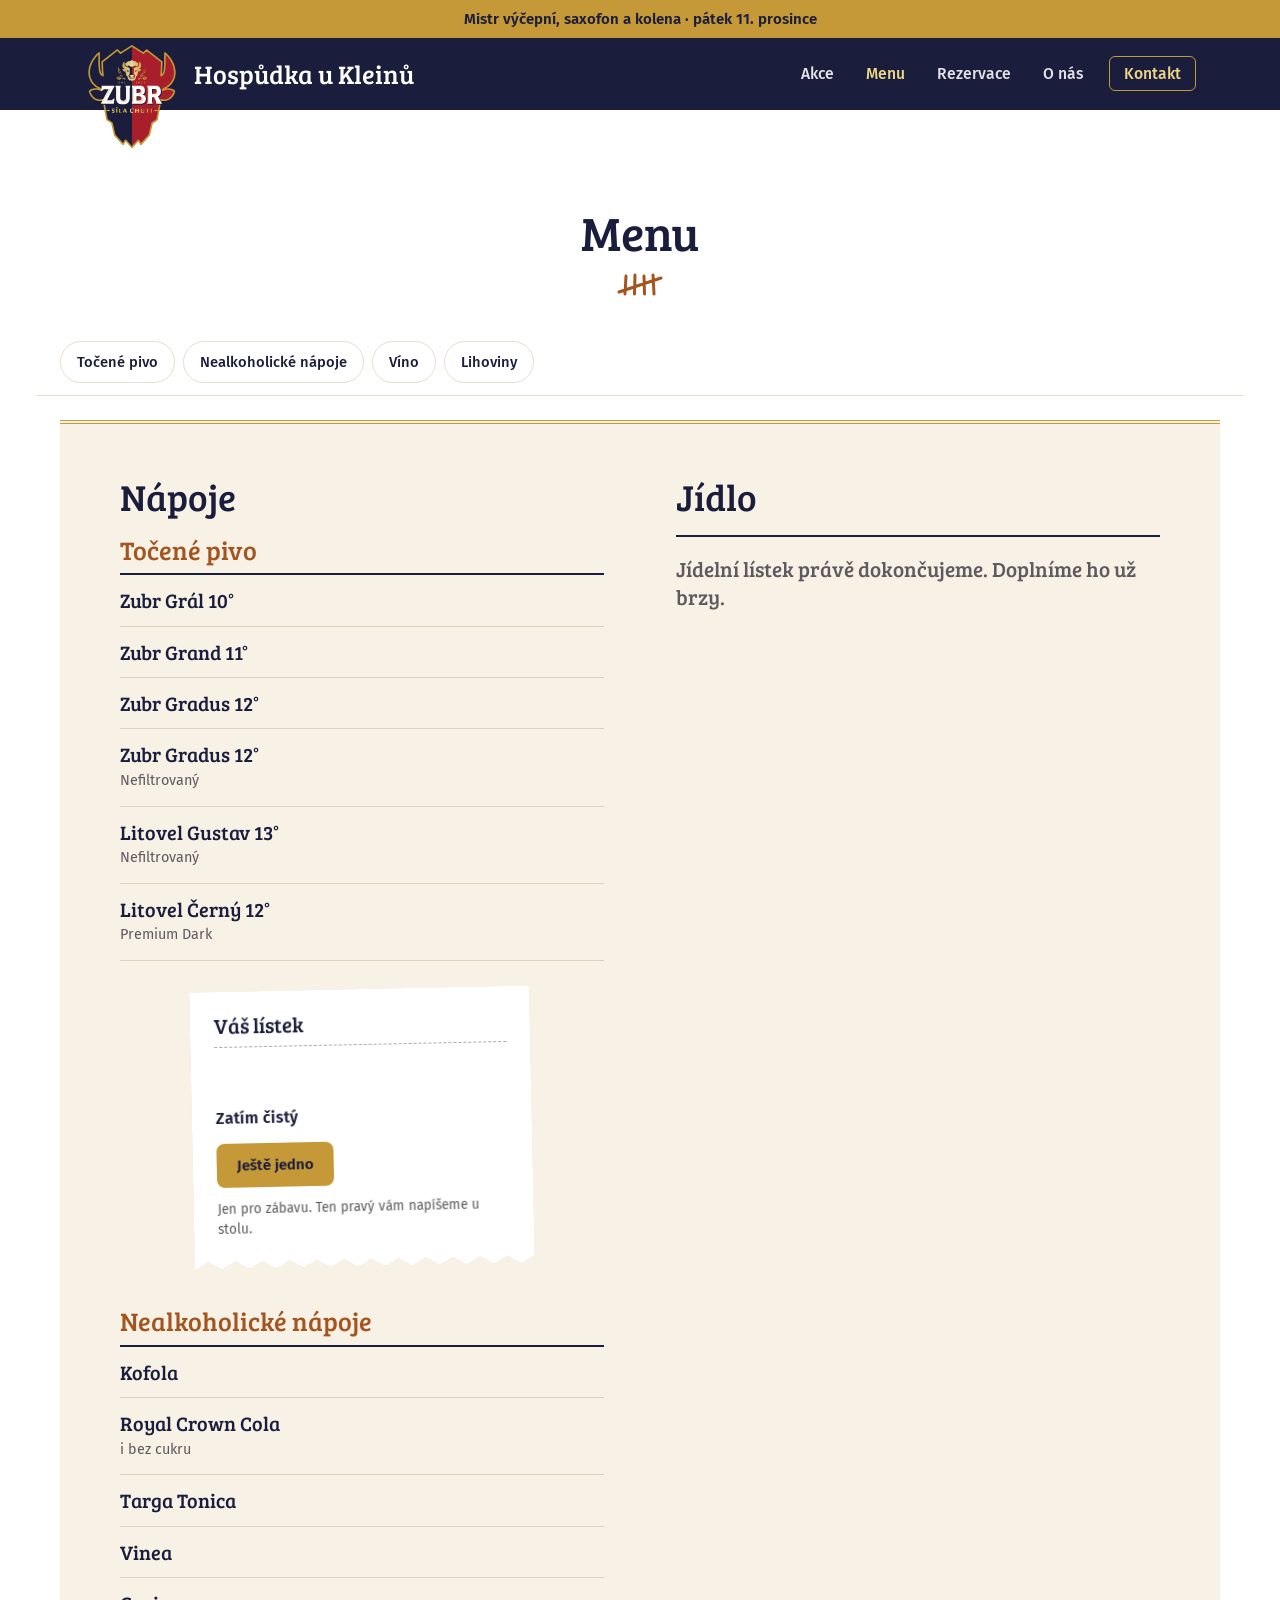
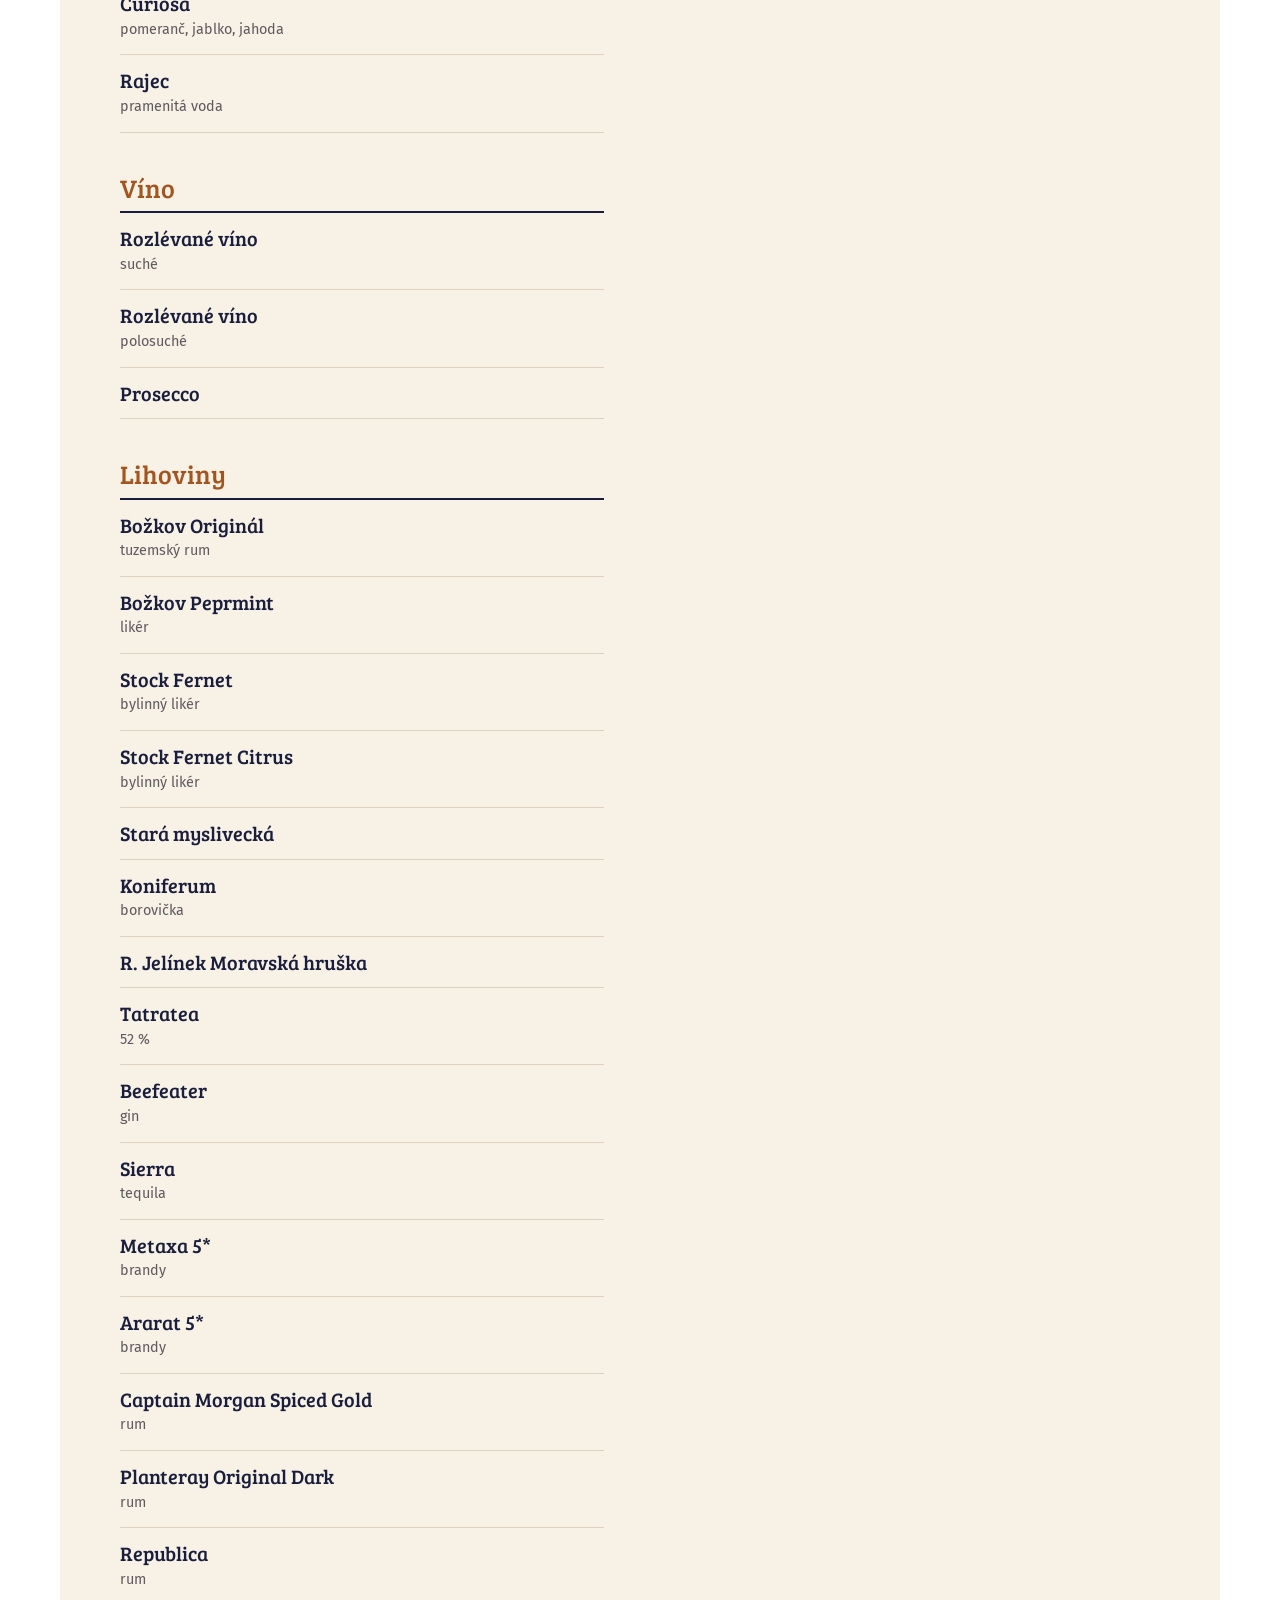
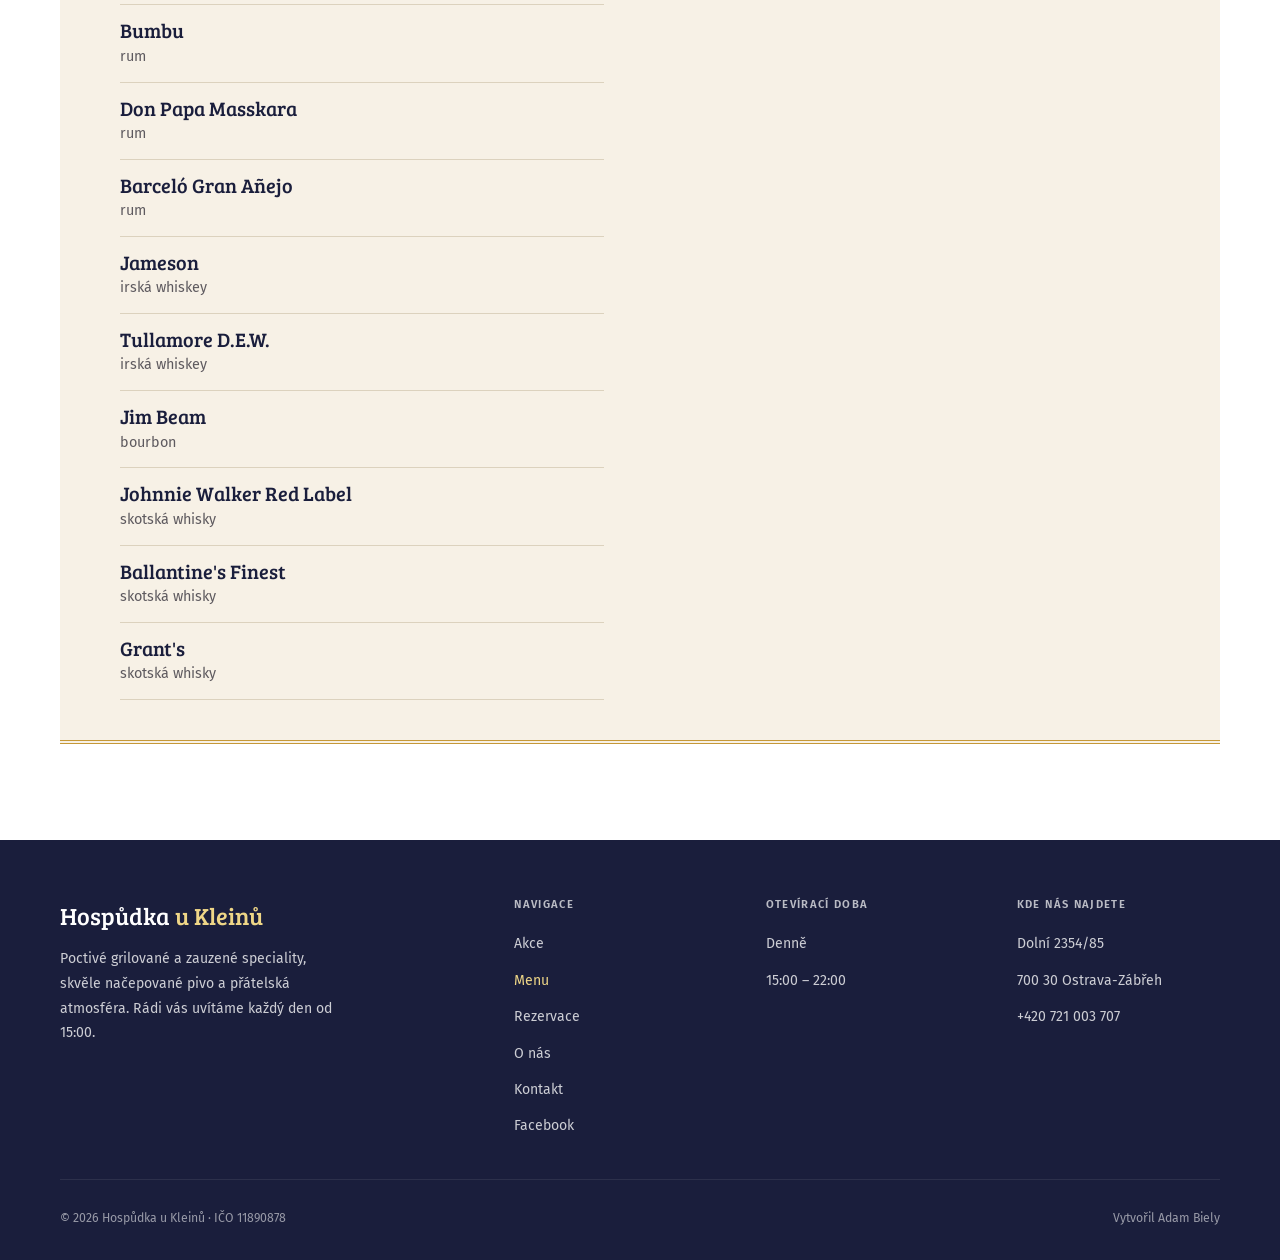
==== commit 9338686b: "Contacts, see-through header, drinks menu, food order, December event - Phone, email and IČO; fix th" ====
--- a/menu.html
+++ b/menu.html
@@ -138,7 +138,7 @@
       </div>
     </div>
     <div class="footer-bottom">
-      <span>© 2026 Hospůdka u Kleinů. Všechna práva vyhrazena.</span>
+      <span>© 2026 Hospůdka u Kleinů · IČO 11890878</span>
       <span>Vytvořil Adam Biely</span>
     </div>
   </div>
--- a/style.css
+++ b/style.css
@@ -79,9 +79,11 @@
     .nav {
       position: sticky; top: 0; z-index: 200;
       background: var(--dark);
-      transition: box-shadow .25s;
+      transition: box-shadow .25s, background-color .25s;
     }
     .nav.up { box-shadow: 0 2px 16px rgba(0,0,0,.3); }
+    /* main page: see-through over the photo at the top, navy once you scroll or open the menu */
+    .nav-over:not(.up):not(:has(.burger.open)) { background-color: transparent; }
 
     .nav-inner {
       max-width: var(--max); margin: 0 auto; padding: 0 24px;
@@ -161,12 +163,19 @@
       opacity: .4;
     }
     /* with a real photo: show it clearer, with navy over it so the text stays readable */
-    .hero-img[style] { opacity: 1; }
+    .hero-img[style] { opacity: 1; background-image: var(--foto); }
+    .hero-under { margin-top: calc(-1 * var(--nav-h)); min-height: calc(100vh - var(--strip-h)); }
+    .hero-under .hero-content { padding-top: calc(80px + var(--nav-h)); }
+    /* a soft dark band at the very top so the menu text stays readable on the light ceiling */
+    .hero-under .hero-img[style]::before {
+      content: ''; position: absolute; inset: 0 0 auto; height: calc(var(--nav-h) * 2.2); z-index: 1;
+      background: linear-gradient(180deg, rgba(14,16,34,.72) 0%, rgba(14,16,34,.35) 55%, transparent 100%);
+    }
     .hero-img[style]::after {
       content: ''; position: absolute; inset: 0;
       background: linear-gradient(90deg, rgba(26,30,60,.9) 0%, rgba(26,30,60,.78) 50%, rgba(26,30,60,.6) 100%);
     }
-    @media (max-width: 920px) { .hero-img[style]::after { background: rgba(26,30,60,.8); } }
+
     .hero-content {
       position: relative; padding: 80px 24px; max-width: 820px; width: 100%;
     }
@@ -442,7 +451,6 @@
       font-family: var(--font-d); font-size: 2.5rem; font-weight: 700;
       line-height: 1.12; color: var(--text); margin-bottom: 6px;
     }
-    .about-text .divider { margin: 12px 0 22px; }
     .about-text p { color: var(--muted); line-height: 1.85; margin-bottom: 14px; }
     
     /* photo mosaic */
@@ -455,7 +463,8 @@
       font-weight: 600; letter-spacing: .1em; text-transform: uppercase;
       /* Replace each gradient with: background-image: url('foto-1.jpg'); background-size:cover; */
     }
-    .ph:nth-child(1) { grid-row: span 2; aspect-ratio: 2/3; }
+    .ph[style] { background-image: var(--foto); }
+    .ph:nth-child(1) { grid-row: span 2; aspect-ratio: auto; min-height: 100%; }
     .ph:nth-child(2) { aspect-ratio: 4/3; }
     .ph:nth-child(3) { aspect-ratio: 4/3; }
 
@@ -481,10 +490,6 @@
     .ci-val a { color: var(--accent); text-decoration: none; }
     .ci-val a:hover { text-decoration: underline; }
 
-    .hours-tbl { border-collapse: collapse; width: 100%; margin-top: 4px; }
-    .hours-tbl td { padding: 3px 0; font-size: .88rem; }
-    .hours-tbl td:first-child { color: var(--muted); width: 110px; }
-    .hours-tbl td:last-child { font-weight: 500; }
 
     .mapa-wrap { min-width: 0; text-align: center; }
     .mapa { display: block; width: 100%; max-width: 440px; margin: 0 auto; transform: rotate(-2deg); filter: drop-shadow(0 6px 14px rgba(26,30,60,.22)); }
@@ -525,7 +530,7 @@
     .footer-col ul a[aria-current="page"] { color: var(--gold); }
     .footer-bottom {
       display: flex; justify-content: space-between; align-items: center;
-      font-size: .77rem; flex-wrap: wrap; gap: 8px;
+      font-size: .77rem; flex-wrap: wrap; gap: 8px; color: rgba(255,255,255,.55);
     }
 
     /* ─── RESPONSIVE ─── */
@@ -554,4 +559,63 @@
       .logo-shield { width: 68px; margin-top: 4px; }
       .nav.up .logo-shield { width: 50px; margin-top: 3px; }
       .ph:nth-child(1) { grid-row: auto; aspect-ratio: 16/9; }
-    }+    }
+    /* ─── PHONE & TABLET: shorter page ─── */
+    @media (max-width: 920px) {
+      /* hero: the photo shows at the top and fades into navy under the text */
+      .hero { min-height: 0; background: #1A1E3C; }
+      .hero:has(.hero-img[style])::before { display: none; }
+      .hero-img[style] { bottom: auto; height: 340px; background-image: var(--foto-m, var(--foto)); background-position: center 30%; background-size: cover; }
+      .hero-img[style]::after {
+        background: linear-gradient(180deg, rgba(26,30,60,.15) 0%, rgba(26,30,60,.45) 45%, rgba(26,30,60,.85) 75%, #1A1E3C 100%);
+      }
+      .hero-content { padding: 170px 20px 36px; }
+      .hero-under .hero-img[style] { height: calc(340px + var(--nav-h)); }
+      .hero-under .hero-content { padding-top: calc(170px + var(--nav-h)); }
+      .hero h1 { font-size: 2.4rem; margin-bottom: 12px; text-shadow: 0 2px 14px rgba(0,0,0,.45); }
+      .hero-sub { font-size: 1.02rem; margin-bottom: 22px; }
+      .hero-btns { flex-direction: row; flex-wrap: nowrap; gap: 10px; }
+      .hero-btns .btn { flex: 1; padding: 12px 8px; font-size: .78rem; letter-spacing: .04em; text-align: center; }
+      .hero-tap { margin-top: 30px; max-width: 360px; }
+
+      /* compact chalkboard */
+      .tabule { padding: 14px 18px 12px; border-width: 10px; }
+      .tabule-h { font-size: 1.9rem; margin-bottom: 4px; }
+      .tabule-list li { font-size: 1.5rem; padding: 1px 0; gap: 10px; }
+      .t-name small { display: inline; font-size: 1.1rem; margin-left: 3px; }
+      .tabule-cas { font-size: 1.35rem; margin-top: 8px; padding-top: 6px; }
+
+      /* the two cards */
+      #rozcestnik { padding-top: 48px; padding-bottom: 48px; }
+      .rc-grid { gap: 14px; }
+      .rc-card { padding: 22px 22px 20px; }
+      .rc-title { font-size: 1.65rem; }
+      .rc-text { margin-top: 6px; }
+      .rc-go { padding-top: 12px; }
+
+      /* about: one photo at a time, swipe sideways */
+      .photo-mosaic {
+        display: flex; gap: 12px; overflow-x: auto; scroll-snap-type: x mandatory;
+        margin: 0 -24px; padding: 0 24px 4px; scroll-padding: 0 24px; scrollbar-width: none;
+      }
+      .photo-mosaic::-webkit-scrollbar { display: none; }
+      .photo-mosaic .ph { flex: 0 0 78%; max-width: 340px; aspect-ratio: 4/5; grid-row: auto; scroll-snap-align: start; }
+      .ph[style] { background-image: var(--foto-m, var(--foto)); }
+    }
+    @media (max-width: 600px) {
+      .photo-mosaic { margin: 0 -20px; padding: 0 20px 4px; scroll-padding: 0 20px; }
+      .photo-mosaic .ph, .ph:nth-child(1), .ph:nth-child(2), .ph:nth-child(3) { aspect-ratio: 4/5; }
+
+      /* footer: name, hours and address on one line each, links in rows */
+      footer { padding: 36px 20px 24px; }
+      .footer-top { gap: 6px; padding-bottom: 20px; margin-bottom: 16px; }
+      .footer-logo { margin-bottom: 8px; }
+      .footer-logo { margin-bottom: 0; }
+      .footer-text, .footer-col h4 { display: none; }
+      .footer-col ul { flex-direction: row; flex-wrap: wrap; gap: 4px 8px; }
+      .footer-col:nth-child(2) { display: none; }
+      .footer-col:not(:nth-child(2)) ul { gap: 4px 0; }
+      .footer-col:not(:nth-child(2)) ul li + li::before { content: '·'; margin: 0 8px; color: rgba(255,255,255,.5); }
+      .footer-col ul span { color: rgba(255,255,255,.78); }
+      .footer-bottom { flex-direction: column; align-items: flex-start; gap: 4px; }
+    }
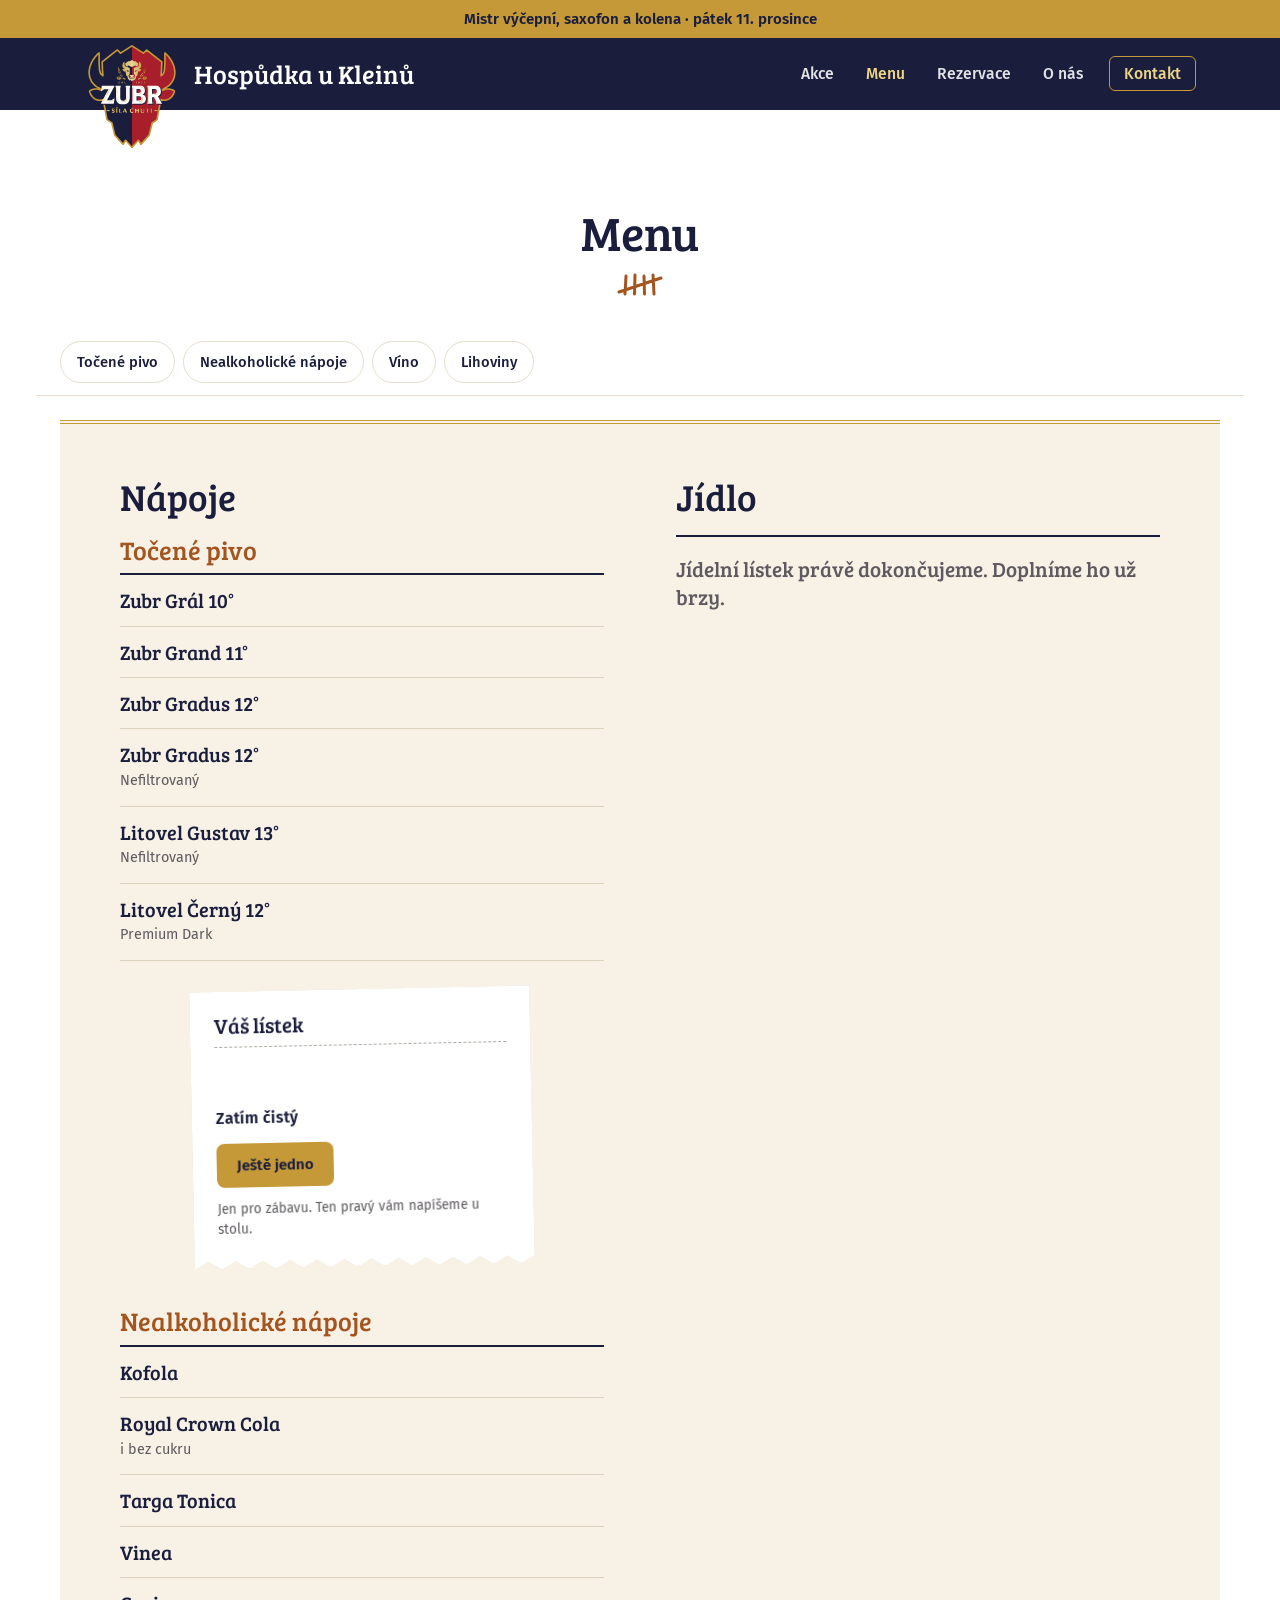
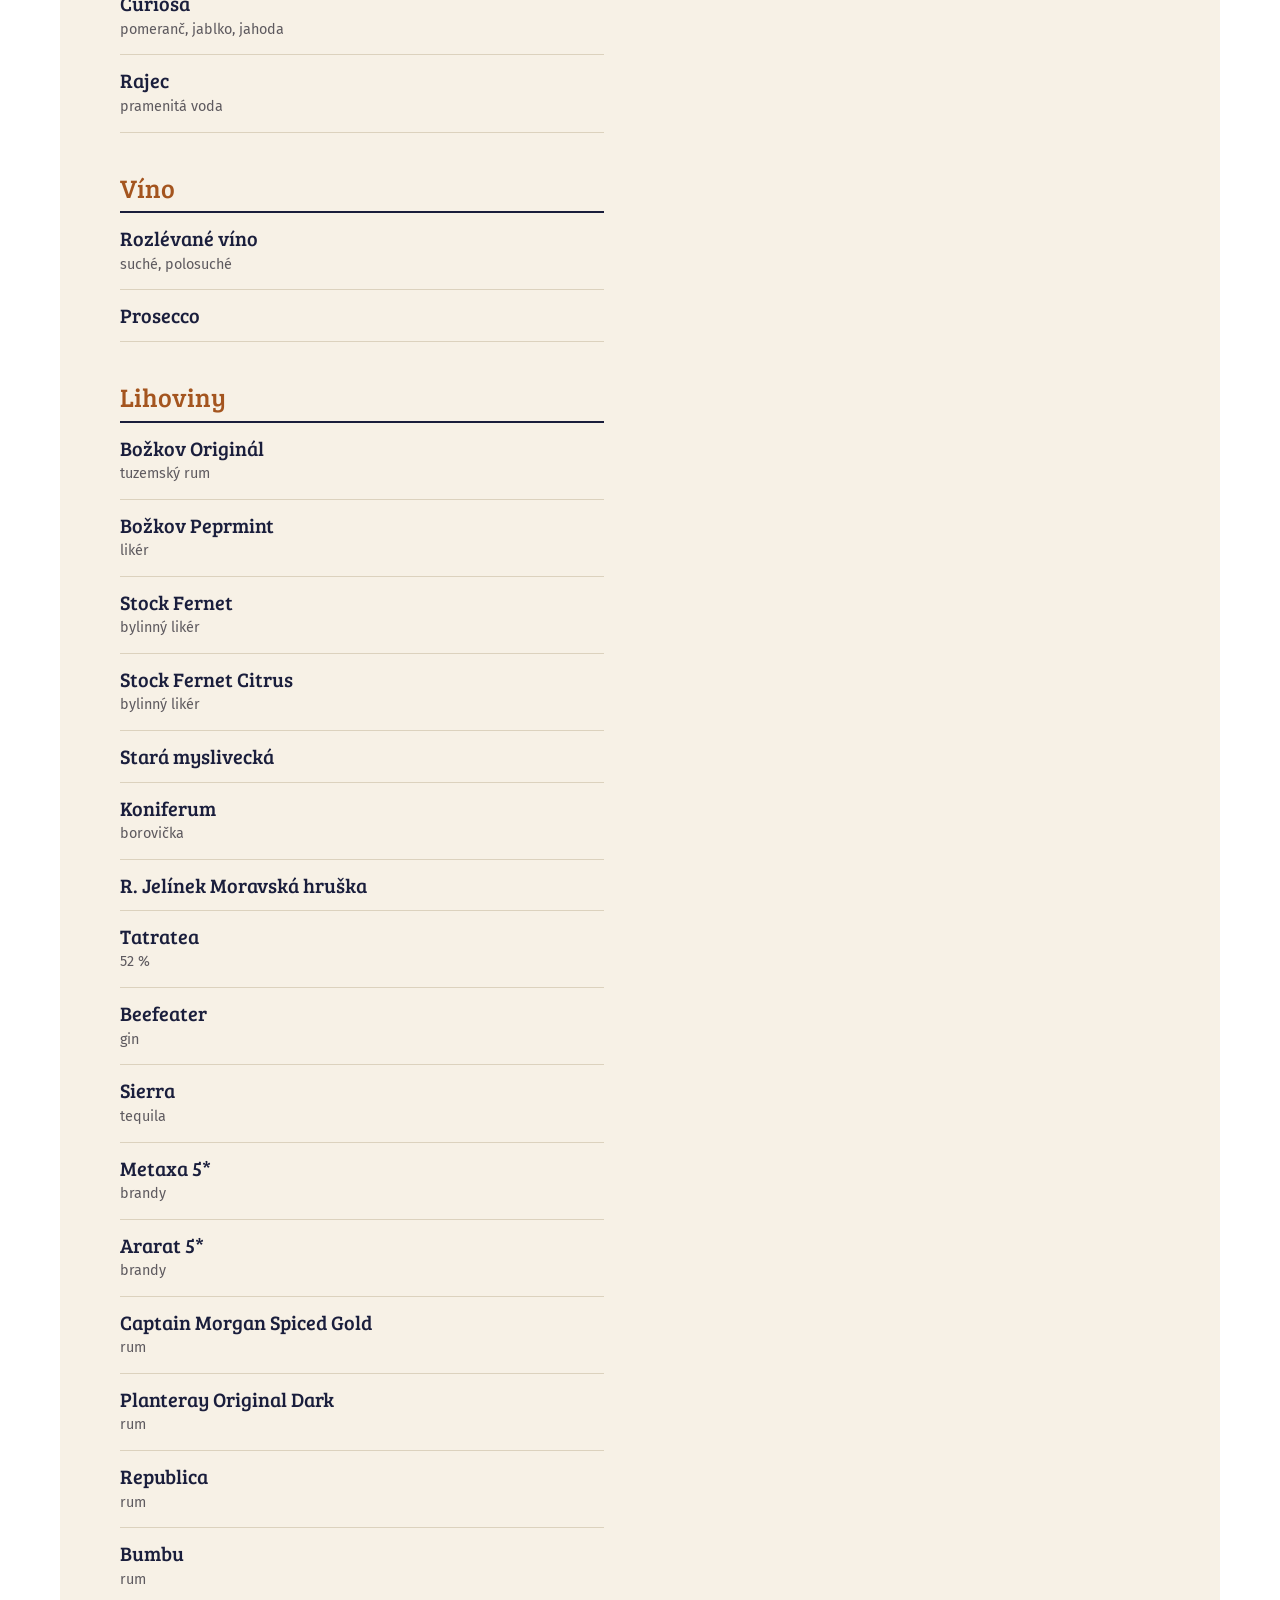
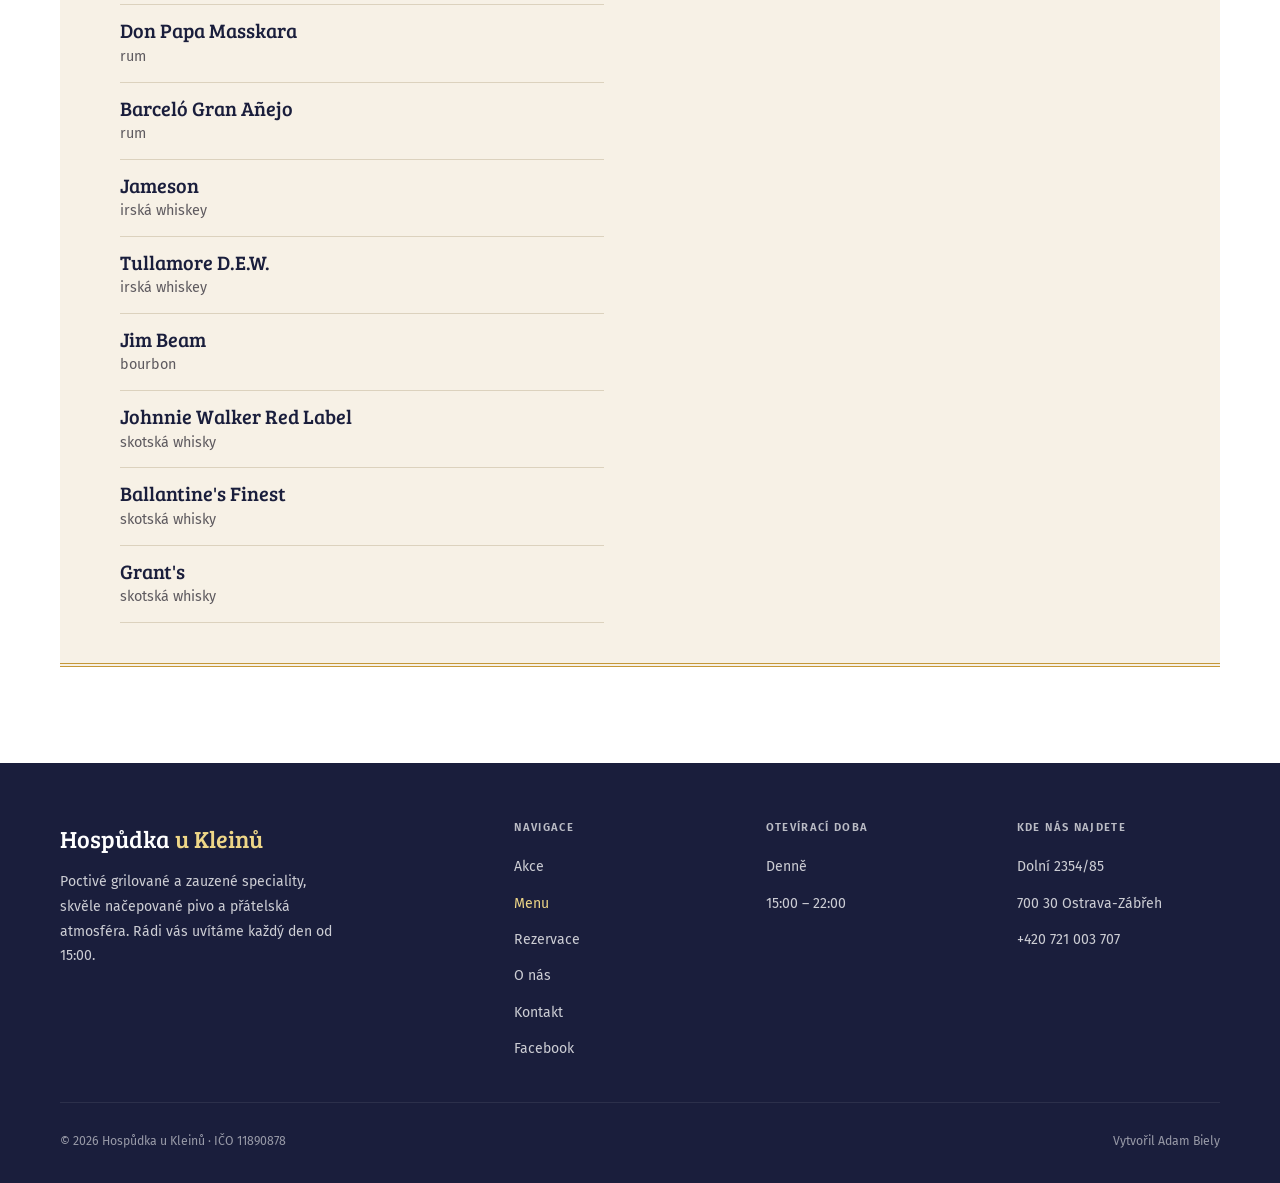
==== commit 75d56597: "Menu tabs on phone, one wine line, footer phone on its own line - Phone and tablet: Nápoje / Jídlo b" ====
--- a/menu.html
+++ b/menu.html
@@ -11,13 +11,13 @@
   <meta property="og:locale" content="cs_CZ" />
   <meta property="og:title" content="Menu – Hospůdka u Kleinů" />
   <meta property="og:description" content="Menu Hospůdky u Kleinů v Ostravě-Zábřehu: Zubr a Litovel na čepu." />
-  <meta property="og:url" content="https://helldast.github.io/HospudkaUKleinu/menu.html" />
-  <meta property="og:image" content="https://helldast.github.io/HospudkaUKleinu/assets/sdileni.png" />
+  <meta property="og:url" content="https://hospudkaukleinu.cz/menu.html" />
+  <meta property="og:image" content="https://hospudkaukleinu.cz/assets/sdileni.png" />
   <meta property="og:image:width" content="1200" />
   <meta property="og:image:height" content="630" />
   <meta property="og:image:alt" content="Hospůdka u Kleinů, Ostrava-Zábřeh. Zubr na čepu." />
   <meta name="twitter:card" content="summary_large_image" />
-  <link rel="canonical" href="https://helldast.github.io/HospudkaUKleinu/menu.html" />
+  <link rel="canonical" href="https://hospudkaukleinu.cz/menu.html" />
   <link rel="icon" href="assets/stit.svg" type="image/svg+xml" />
   <link rel="preconnect" href="https://fonts.googleapis.com" />
   <link rel="preconnect" href="https://fonts.gstatic.com" crossorigin />
@@ -60,19 +60,26 @@
 
 <!-- ══════════════ MENU ══════════════ -->
 <main>
-<section id="menu">
+<section id="menu" data-tab="napoje">
   <div class="container">
     <div class="sec-header">
       <h1 class="title">Menu</h1>
       <div class="divider"></div>
     </div>
 
-    <!-- skok na část menu, vyplní se z menu.js -->
-    <nav class="menu-skok" id="menuSkok" aria-label="Části menu"></nav>
+    <div class="menu-lista">
+      <!-- na telefonu dvě tlačítka: nápoje / jídlo (na PC jsou vidět oba sloupce) -->
+      <div class="menu-tabs" role="tablist" aria-label="Část menu">
+        <button type="button" class="menu-tab" role="tab" id="tab-napoje" data-tab="napoje" aria-controls="col-napoje" aria-selected="true">Nápoje</button>
+        <button type="button" class="menu-tab" role="tab" id="tab-jidlo" data-tab="jidlo" aria-controls="col-jidlo" aria-selected="false" tabindex="-1">Jídlo</button>
+      </div>
+      <!-- skok na část menu, vyplní se z menu.js -->
+      <nav class="menu-skok" id="menuSkok" aria-label="Části menu"></nav>
+    </div>
 
     <!-- Na PC dva sloupce: nápoje a jídlo. Obsah je v souboru menu.js -->
     <div class="menu-book">
-      <div class="menu-col">
+      <div class="menu-col" id="col-napoje">
         <h2 class="menu-col-h">Nápoje</h2>
         <div id="menuNapoje"></div>
         <!-- LÍSTEK: čárkovací lístek, jde smazat celý až po KONEC LÍSTKU -->
@@ -88,7 +95,7 @@
         </div>
         <!-- KONEC LÍSTKU -->
       </div>
-      <div class="menu-col">
+      <div class="menu-col" id="col-jidlo">
         <h2 class="menu-col-h">Jídlo</h2>
         <div id="menuJidlo"></div>
       </div>
--- a/style.css
+++ b/style.css
@@ -230,14 +230,16 @@
     .sec-header .divider { margin: 14px auto 0; }
 
     /* jump to a part of the menu: stays under the header while scrolling */
-    .menu-skok {
+    .menu-lista {
       position: sticky; top: var(--nav-h); z-index: 50;
-      display: flex; gap: 8px; overflow-x: auto; scrollbar-width: none;
       margin: -20px -24px 24px; padding: 12px 24px; background: var(--white);
       border-bottom: 1px solid var(--border);
     }
+    .menu-skok { display: flex; gap: 8px; overflow-x: auto; scrollbar-width: none; }
     .menu-skok::-webkit-scrollbar { display: none; }
     .menu-skok:empty { display: none; }
+    .menu-tabs { display: none; }
+    @media (min-width: 921px) { .menu-lista:has(.menu-skok:empty) { display: none; } }
     .menu-skok a {
       flex: none; padding: 8px 16px; min-height: 40px; display: inline-flex; align-items: center;
       font-size: .92rem; font-weight: 500; color: var(--text); text-decoration: none; white-space: nowrap;
@@ -287,6 +289,30 @@
     @media (min-width: 921px) {
       .menu-book { display: grid; grid-template-columns: 1fr 1fr; column-gap: 72px; padding: 52px 60px 40px; align-items: start; }
       .menu-col + .menu-col .menu-col-h { margin-top: 0; }
+    }
+
+    /* PHONE & TABLET: Nápoje / Jídlo buttons, one list at a time */
+    @media (max-width: 920px) {
+      .menu-tabs { display: grid; grid-template-columns: 1fr 1fr; margin: -4px 0 12px; border-bottom: 1px solid var(--border); }
+      .menu-tab {
+        min-height: 46px; padding: 8px; margin-bottom: -1px; cursor: pointer;
+        font: 600 1.02rem var(--font-b); color: var(--muted); background: none;
+        border: none; border-bottom: 3px solid transparent; transition: color .2s, border-color .2s;
+      }
+      .menu-tab:hover { color: var(--dark); }
+      .menu-tab[aria-selected="true"] { color: var(--dark); border-bottom-color: var(--gold-deep); }
+      .menu-tab:focus-visible { outline: 2px solid var(--gold-deep); outline-offset: -2px; }
+      .menu-col-h { display: none; }
+      #menu[data-tab="napoje"] #col-jidlo, #menu[data-tab="jidlo"] #col-napoje { display: none; }
+      #menu[data-tab="napoje"] .menu-skok a[data-col="jidlo"], #menu[data-tab="jidlo"] .menu-skok a[data-col="napoje"] { display: none; }
+      #menu[data-tab="napoje"] .menu-skok:not(:has(a[data-col="napoje"])),
+      #menu[data-tab="jidlo"] .menu-skok:not(:has(a[data-col="jidlo"])) { display: none; }
+      .mskup { scroll-margin-top: calc(var(--nav-h) + 130px); }
+    }
+    /* long lists without prices (spirits): two columns of names on the phone */
+    @media (max-width: 600px) {
+      .menu-book .mlist-2 { display: grid; grid-template-columns: 1fr 1fr; column-gap: 18px; }
+      .menu-book .mlist-2 .mitem-name { font-size: 1.08rem; }
     }
 
     /* LÍSTEK: the waiter's tally slip */
@@ -550,7 +576,7 @@
       section { padding: 68px 20px; }
       .hero-btns { flex-direction: column; align-items: center; }
       .footer-top { grid-template-columns: 1fr; }
-      .menu-skok { margin: -12px -20px 20px; padding: 10px 20px; }
+      .menu-lista { margin: -12px -20px 20px; padding: 10px 20px; }
       .rc-card { padding: 26px 24px; }
       .photo-mosaic { grid-template-columns: 1fr; }
       .ev-main, .ev-main.has-photo { grid-template-columns: 1fr; padding: 24px; }
@@ -615,6 +641,8 @@
       .footer-col ul { flex-direction: row; flex-wrap: wrap; gap: 4px 8px; }
       .footer-col:nth-child(2) { display: none; }
       .footer-col:not(:nth-child(2)) ul { gap: 4px 0; }
+      .footer-col ul li.js-tel-row { flex-basis: 100%; }
+      .footer-col ul li.js-tel-row::before { content: none !important; }
       .footer-col:not(:nth-child(2)) ul li + li::before { content: '·'; margin: 0 8px; color: rgba(255,255,255,.5); }
       .footer-col ul span { color: rgba(255,255,255,.78); }
       .footer-bottom { flex-direction: column; align-items: flex-start; gap: 4px; }
